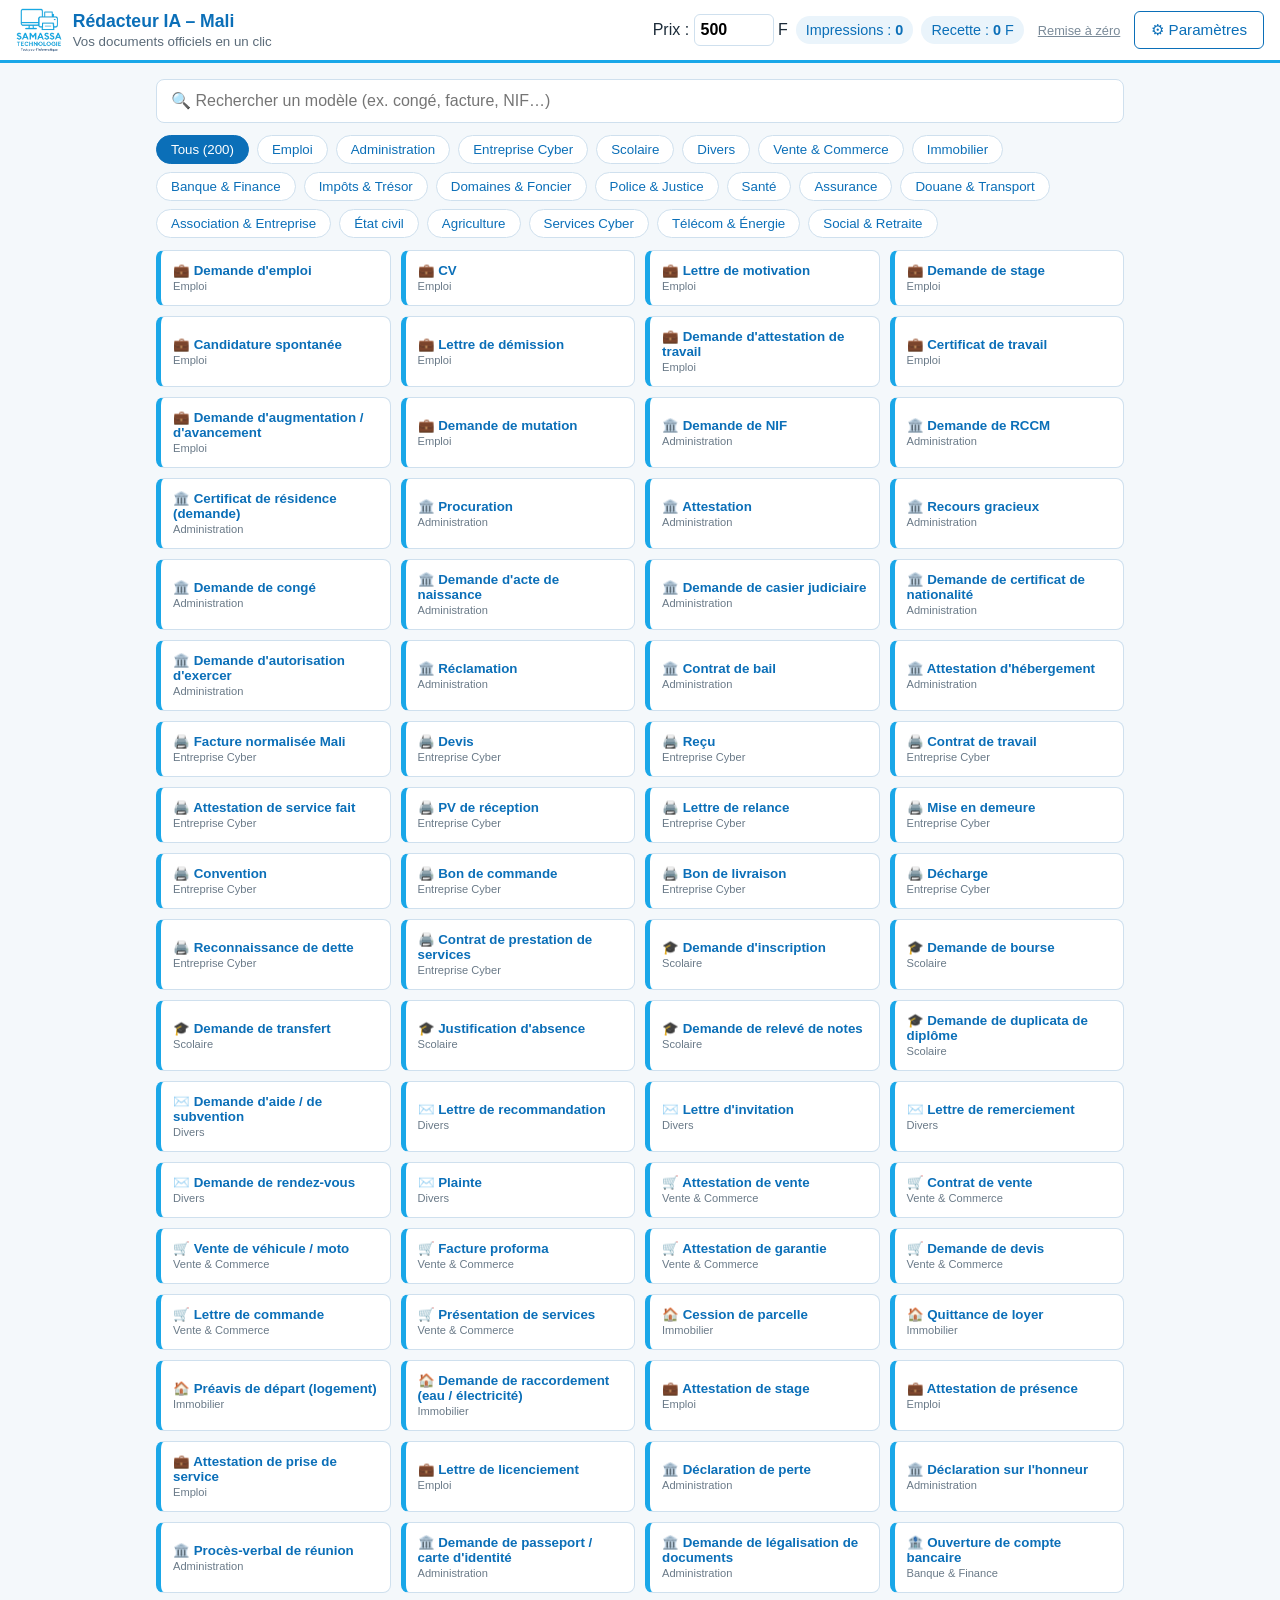
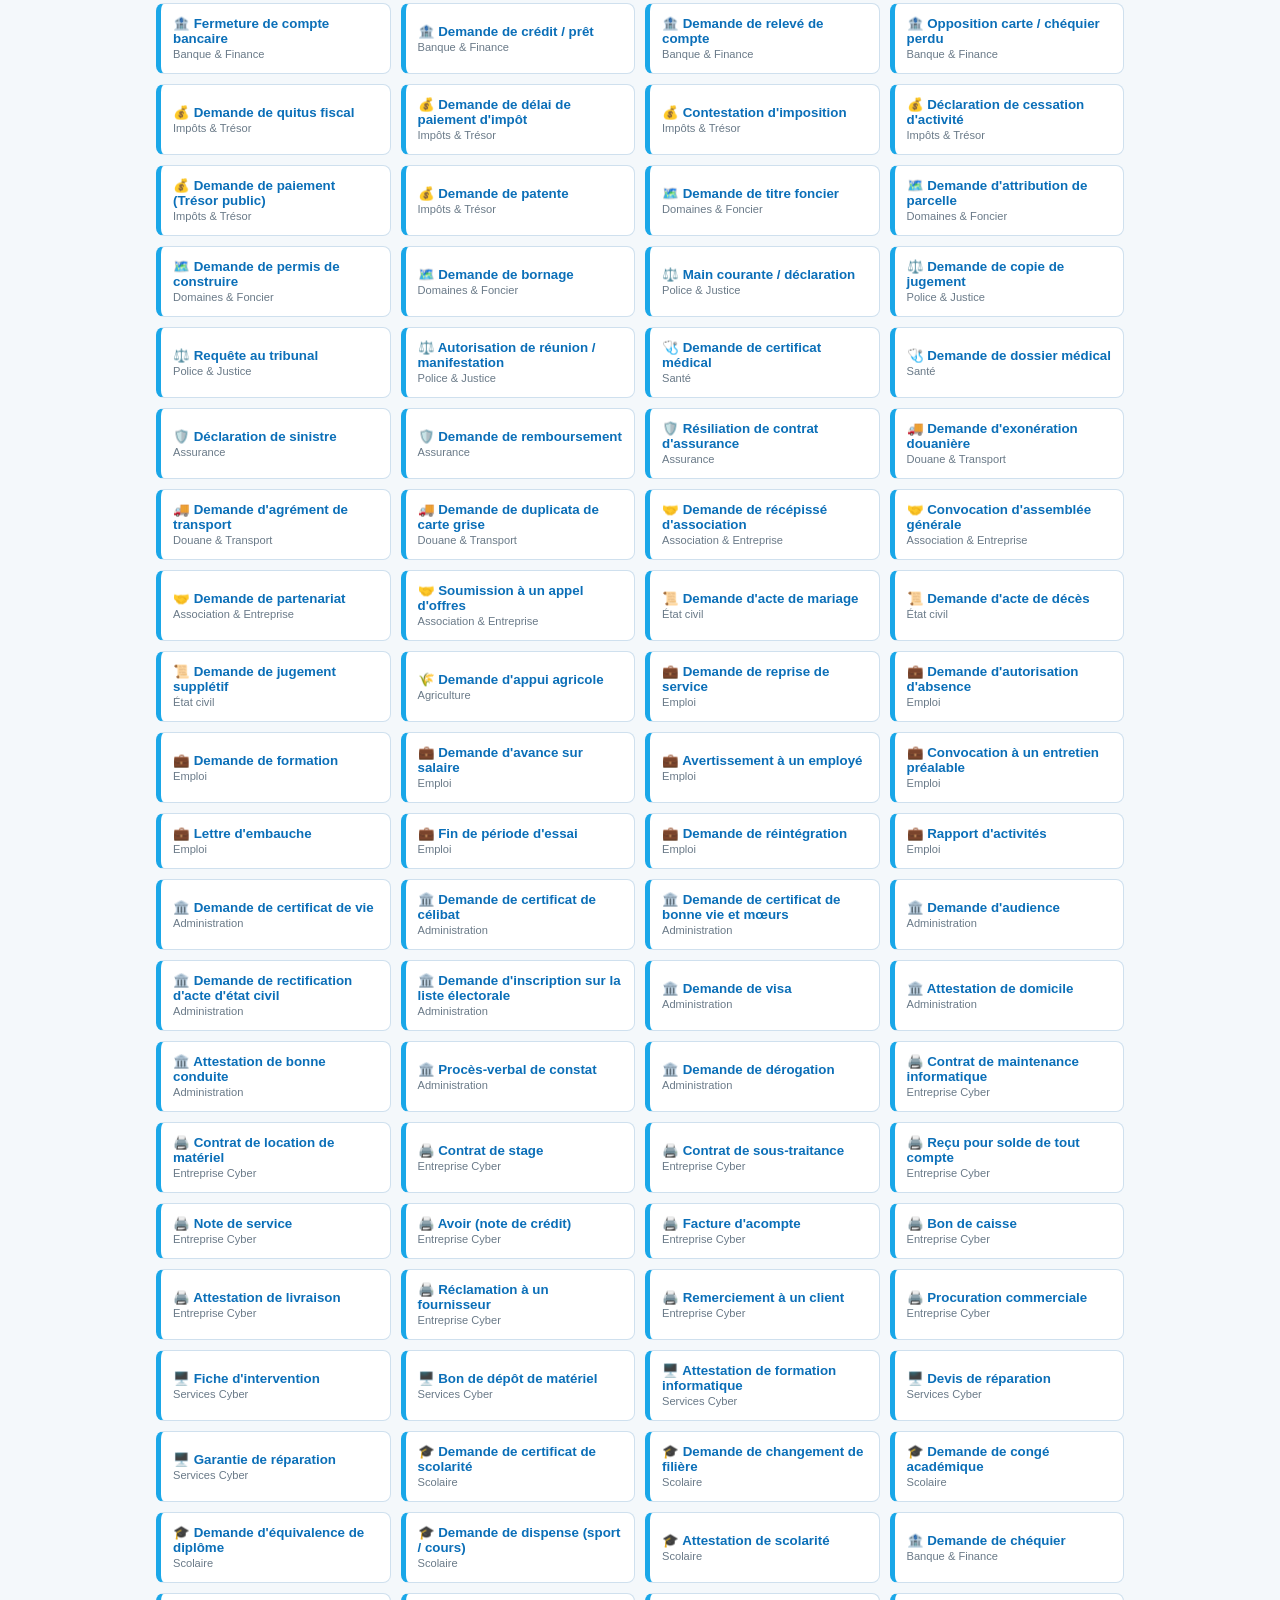
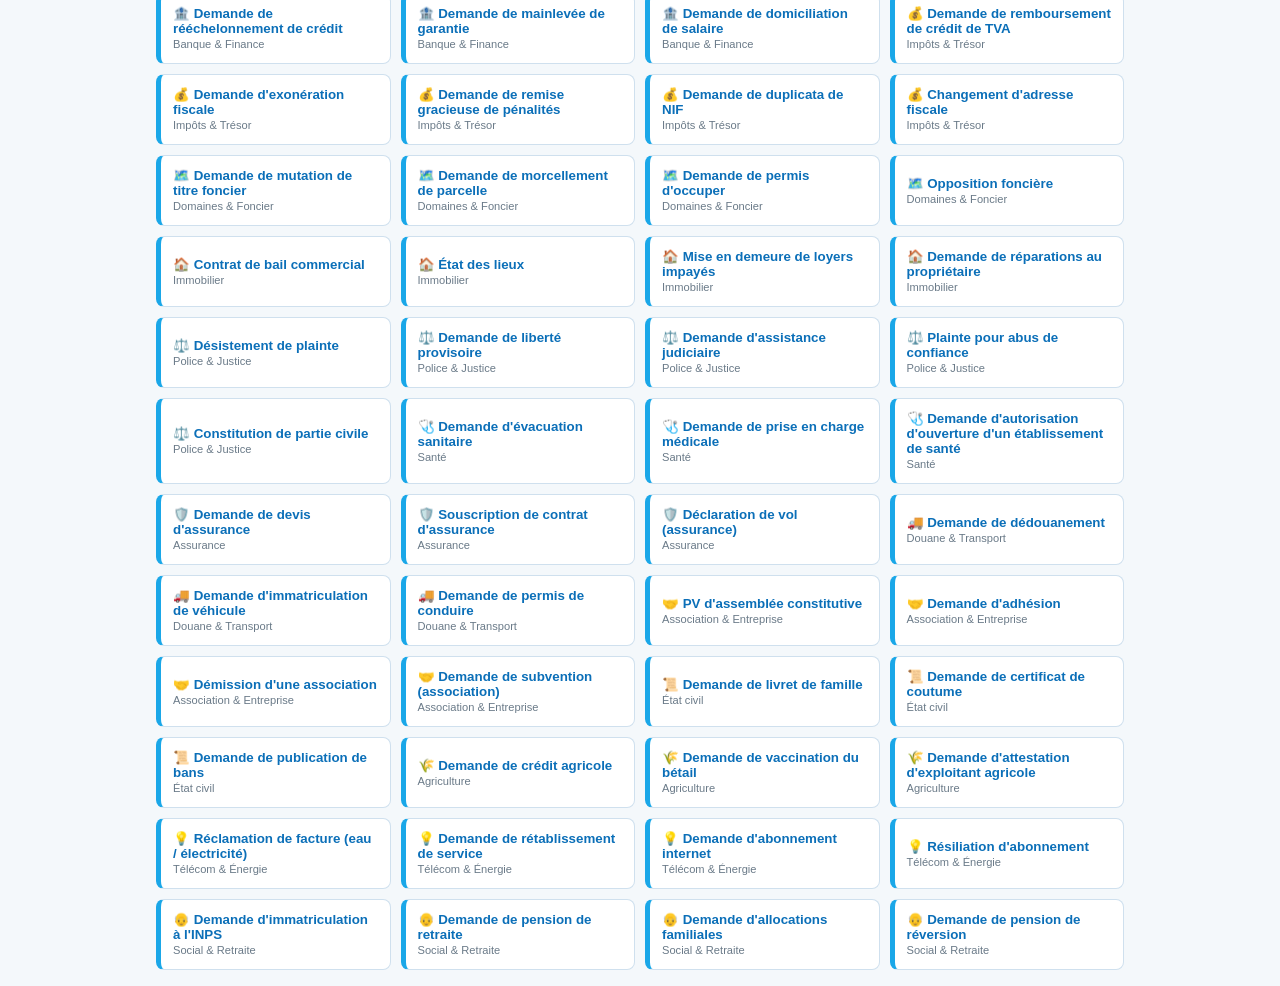
==== index.html @ 91abc5ac "Add files via upload" ====
<!DOCTYPE html>
<html lang="fr">
<head>
<meta charset="UTF-8">
<meta name="viewport" content="width=device-width, initial-scale=1">
<title>Rédacteur IA - Mali</title>
<link rel="manifest" href="manifest.json">
<meta name="theme-color" content="#0b6fb8">
<link rel="icon" href="icon-192.png">
<link rel="apple-touch-icon" href="icon-192.png">
<link rel="stylesheet" href="style.css">
</head>
<body>

<!-- ===== Barre du haut : MODE CYBER (prix + compteur) ===== -->
<header class="top">
  <div class="brand">
    <img src="logo.png" alt="">
    <div><b>Rédacteur IA – Mali</b><small>Vos documents officiels en un clic</small></div>
  </div>
  <div class="cyber">
    <label class="prix">Prix : <input id="prix" type="number" min="0" value="500"> F</label>
    <span class="badge">Impressions : <b id="cptImp">0</b></span>
    <span class="badge">Recette : <b id="recette">0</b> F</span>
    <button id="btnReset" class="lien" type="button">Remise à zéro</button>
    <button id="btnParam" class="btn sec" type="button">⚙ Paramètres</button>
    <button id="btnInstall" class="btn" type="button" hidden>⬇ Installer</button>
  </div>
</header>

<main>
  <!-- ===== Accueil : recherche + catégories + modèles ===== -->
  <section id="vueAccueil">
    <input id="recherche" type="search" placeholder="🔍 Rechercher un modèle (ex. congé, facture, NIF…)">
    <div id="cats" class="cats"></div>
    <div id="liste" class="grille"></div>
  </section>

  <!-- ===== Formulaire du modèle choisi ===== -->
  <section id="vueForm" hidden>
    <button id="btnRetour" class="btn sec" type="button">← Retour aux modèles</button>
    <h2 id="formTitre"></h2>
    <div id="champs" class="form"></div>
    <div class="options">
      <b>Sur le document :</b>
      <label><input type="checkbox" id="optEntete" checked> En-tête (infos du cyber)</label>
      <label><input type="checkbox" id="optLogo" checked> Logo</label>
      <label><input type="checkbox" id="optPied" checked> Pied de page (adresse)</label>
    </div>
    <div class="actions">
      <button id="btnGen" class="btn" type="button">Générer</button>
      <button id="btnWord" class="btn vert" type="button" hidden>⬇ Télécharger Word</button>
      <button id="btnPrint" class="btn sec" type="button" hidden>🖨 Imprimer</button>
    </div>
    <div id="apercu" class="apercu" hidden></div>
  </section>
</main>

<!-- ===== Paramètres du cyber ===== -->
<dialog id="dlgParam">
  <h3>Paramètres du cyber</h3>
  <p class="aide">Ces informations apparaissent dans l'en-tête et le pied de page de tous les documents.</p>
  <div class="form">
    <label class="champ"><span>Nom du cyber</span><input id="pNom"></label>
    <label class="champ"><span>Slogan</span><input id="pSlogan"></label>
    <label class="champ"><span>Téléphone</span><input id="pTel"></label>
    <label class="champ"><span>Email</span><input id="pEmail"></label>
    <label class="champ large"><span>Adresse</span><input id="pAdresse"></label>
    <label class="champ"><span>Ville (lieu par défaut)</span><input id="pVille"></label>
    <label class="champ"><span>NIF (facultatif)</span><input id="pNif"></label>
    <label class="champ"><span>RCCM (facultatif)</span><input id="pRccm"></label>
    <label class="champ large"><span>Logo (image PNG/JPG)</span><input id="pLogo" type="file" accept="image/*"></label>
  </div>
  <div class="actions">
    <button id="pOk" class="btn" type="button">Enregistrer</button>
    <button id="pLogoReset" class="btn sec" type="button">Logo d'origine</button>
    <button id="pFermer" class="btn sec" type="button">Fermer</button>
  </div>
</dialog>

<!-- Suggestions de désignations pour factures / devis -->
<datalist id="services">
  <option value="Photocopie"><option value="Impression noir et blanc"><option value="Impression couleur">
  <option value="Saisie de document"><option value="Scan de document"><option value="Connexion internet (1 heure)">
  <option value="Plastification"><option value="Reliure"><option value="Installation de logiciel">
  <option value="Maintenance informatique"><option value="Création de CV">
</datalist>

<!-- Aucune bibliothèque externe : tout fonctionne en local, même sans Internet -->
<script src="app.js"></script>
</body>
</html>
---- style.css ----
/* ===== Rédacteur IA – Mali : style bureautique bleu / blanc ===== */
:root{--b:#0b6fb8;--b2:#1aa7e8;--clair:#eaf4fb;--bord:#cfe0ee;--txt:#1b2a38;--vert:#1a8f4c}
*{box-sizing:border-box}
body{margin:0;font-family:"Segoe UI",Arial,sans-serif;background:#f4f8fb;color:var(--txt)}
[hidden]{display:none!important}

/* --- Barre du haut --- */
.top{background:#fff;border-bottom:3px solid var(--b2);padding:8px 16px;display:flex;flex-wrap:wrap;gap:10px;align-items:center;justify-content:space-between;position:sticky;top:0;z-index:5}
.brand{display:flex;align-items:center;gap:10px}
.brand img{height:44px}
.brand b{display:block;color:var(--b);font-size:1.1rem}
.brand small{color:#5b6b79}
.cyber{display:flex;flex-wrap:wrap;gap:8px;align-items:center}
.prix input{width:80px;padding:6px;border:1px solid var(--bord);border-radius:6px;font-weight:700}
.badge{background:var(--clair);color:var(--b);padding:6px 10px;border-radius:20px;font-size:.9rem}

/* --- Boutons --- */
.btn{background:var(--b);color:#fff;border:0;border-radius:6px;padding:9px 16px;font-size:.95rem;cursor:pointer}
.btn:hover{background:#095a97}
.btn.sec{background:#fff;color:var(--b);border:1px solid var(--b)}
.btn.vert{background:var(--vert)}
.lien{background:none;border:0;color:#7a8a98;text-decoration:underline;cursor:pointer;font-size:.8rem}

main{max-width:1000px;margin:0 auto;padding:16px}
#recherche{width:100%;padding:12px 14px;border:1px solid var(--bord);border-radius:8px;font-size:1rem}
.cats{display:flex;flex-wrap:wrap;gap:8px;margin:12px 0}
.cats button{border:1px solid var(--bord);background:#fff;color:var(--b);padding:6px 14px;border-radius:20px;cursor:pointer}
.cats button.on{background:var(--b);color:#fff;border-color:var(--b)}
.grille{display:grid;grid-template-columns:repeat(auto-fill,minmax(230px,1fr));gap:10px}
.carte{background:#fff;border:1px solid var(--bord);border-left:5px solid var(--b2);border-radius:8px;padding:12px;cursor:pointer;text-align:left}
.carte:hover{box-shadow:0 2px 8px rgba(11,111,184,.2)}
.carte b{display:block;color:var(--b)}
.carte small{color:#6a7a88}

/* --- Formulaire --- */
h2{color:var(--b)}
.form{display:grid;grid-template-columns:repeat(auto-fit,minmax(260px,1fr));gap:12px;background:#fff;border:1px solid var(--bord);border-radius:8px;padding:14px;margin:12px 0}
.champ{display:flex;flex-direction:column;gap:4px;font-size:.9rem}
.champ.large{grid-column:1/-1}
.champ em{color:#9aa8b4;font-style:normal;font-size:.75rem}
input,textarea,select{padding:8px;border:1px solid var(--bord);border-radius:6px;font:inherit;width:100%}
input:focus,textarea:focus,select:focus{outline:2px solid var(--b2)}
.lignes{grid-column:1/-1}
.ligne{display:grid;grid-template-columns:3fr 1fr 1.4fr auto;gap:6px;margin-bottom:6px}
.ligne.np{grid-template-columns:3fr 1fr auto}
.ligne .x{background:#fff;border:1px solid #e0b4b4;color:#b33;border-radius:6px;cursor:pointer}
.actions{display:flex;flex-wrap:wrap;gap:10px;margin:12px 0}

.options{display:flex;flex-wrap:wrap;gap:6px 18px;align-items:center;background:var(--clair);border:1px solid var(--bord);border-radius:8px;padding:10px 14px;margin:12px 0}
.options label{display:flex;align-items:center;gap:6px;cursor:pointer}
.options input{width:auto}

/* --- Aperçu du document (page A4 simulée) --- */
.apercu{background:#fff;max-width:21cm;margin:16px auto;padding:1.6cm;box-shadow:0 2px 12px rgba(0,0,0,.18);font-family:"Times New Roman",serif;font-size:12pt;line-height:1.15}
.apercu p{margin:0}
.apercu table{width:100%;border-collapse:collapse}
.apercu td{vertical-align:top;padding:3pt 4pt}
.ent{display:flex;gap:12px;align-items:center;border-bottom:2px solid var(--b2);padding-bottom:6px;margin-bottom:14pt}
.ent img{height:55px}
.ent b{display:block;color:var(--b);font-size:15pt}
.ent i{display:block;font-size:10pt}
.ent small{font-size:9pt}
.pied{border-top:1px solid var(--b2);margin-top:30pt;padding-top:4pt;text-align:center;font-size:9pt}

dialog{border:0;border-radius:10px;max-width:640px;width:94%;box-shadow:0 8px 30px rgba(0,0,0,.35)}
dialog::backdrop{background:rgba(0,0,0,.4)}
.aide{color:#6a7a88;font-size:.85rem}

@media(max-width:560px){.apercu{padding:.8cm;font-size:11pt}.ligne{grid-template-columns:1fr 1fr}}

/* --- Impression : seul le document est imprimé --- */
@media print{
  body *{visibility:hidden}
  #apercu,#apercu *{visibility:visible}
  #apercu{position:absolute;left:0;top:0;width:100%;max-width:none;margin:0;padding:0;box-shadow:none}
  @page{size:A4;margin:2.5cm}
}
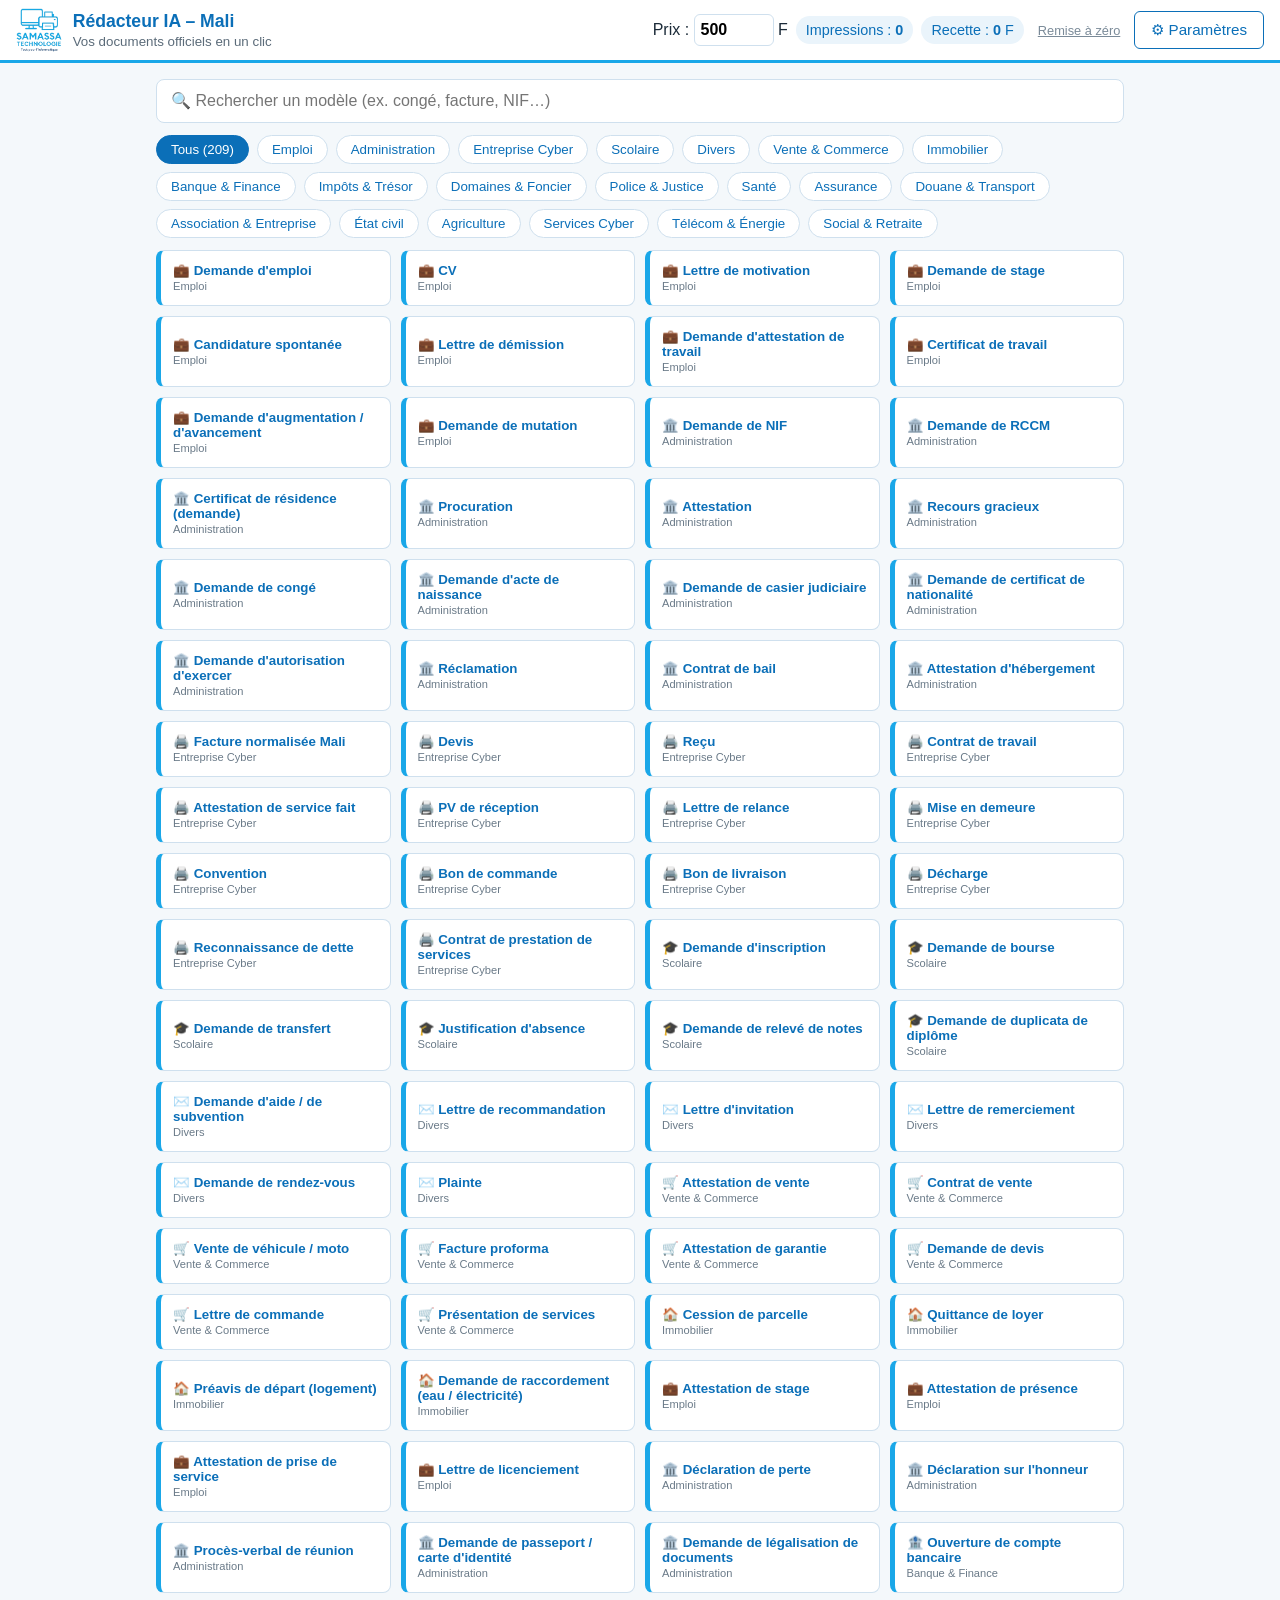
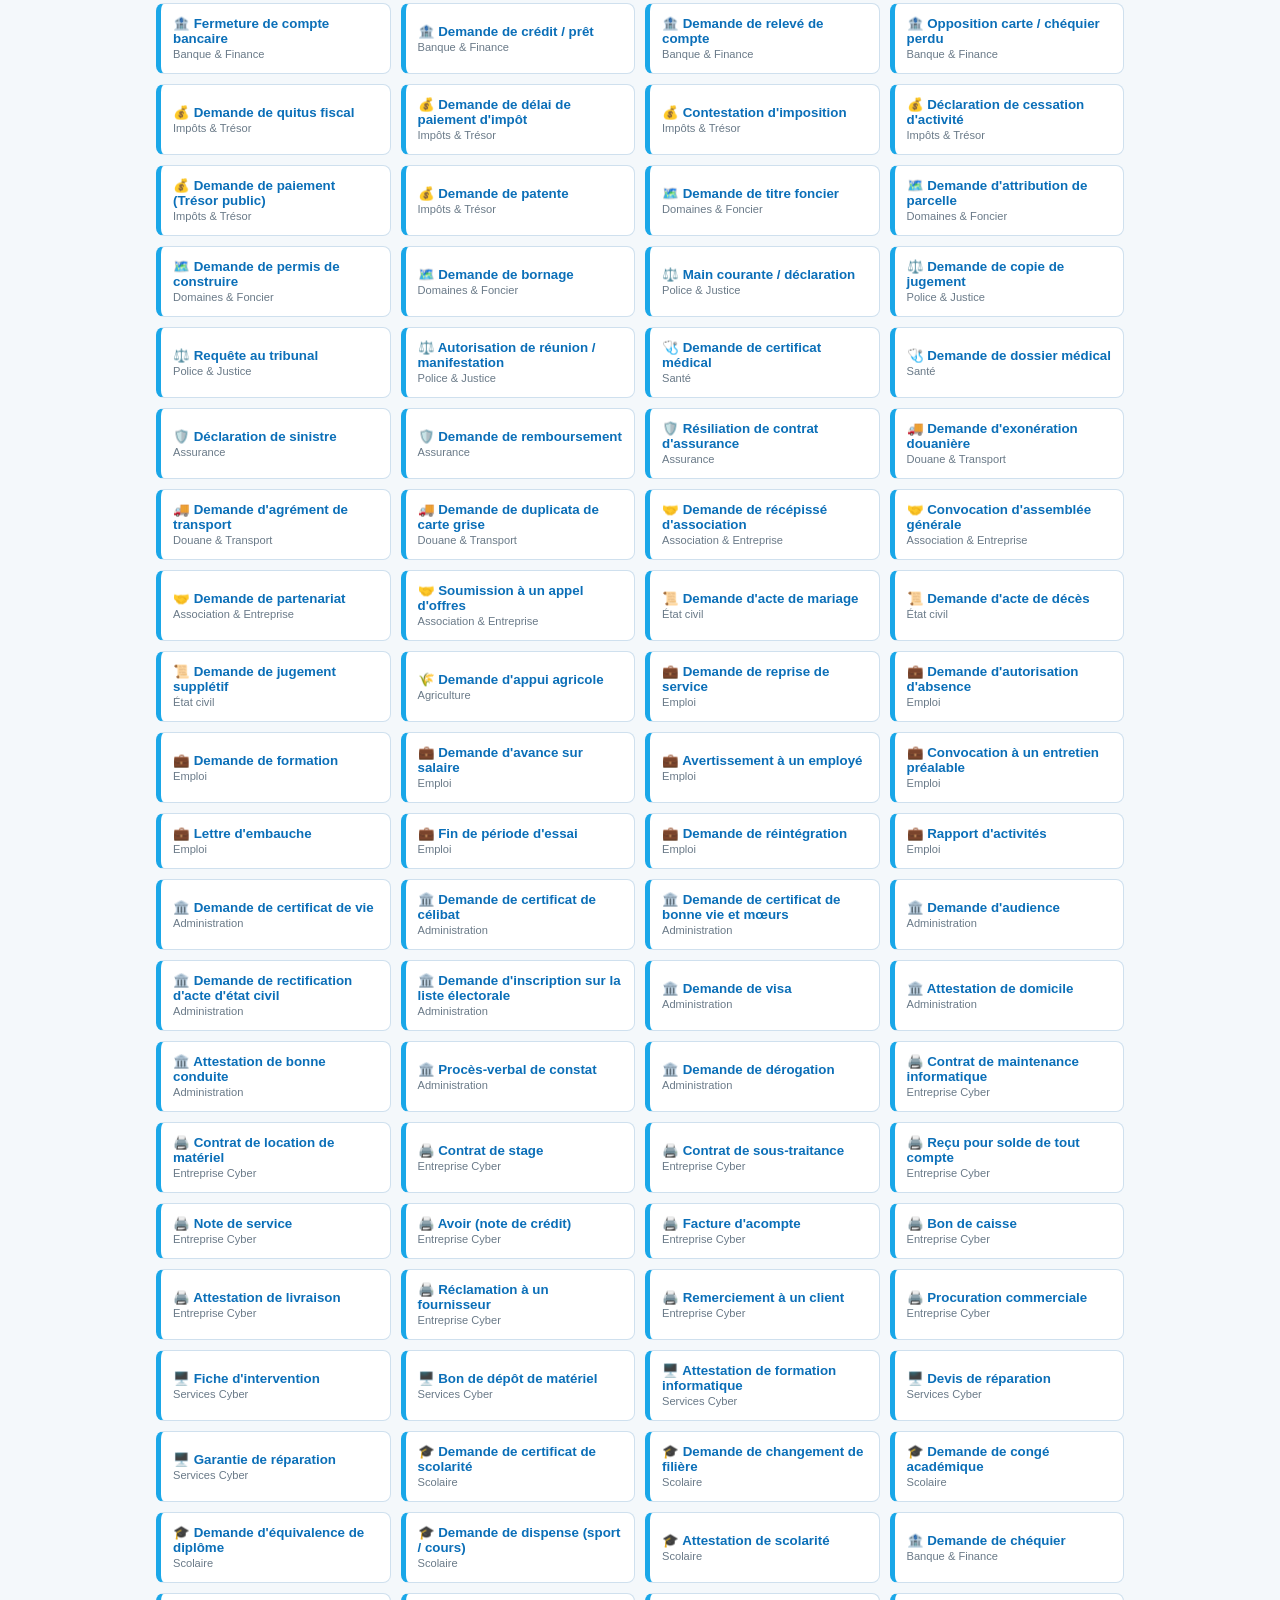
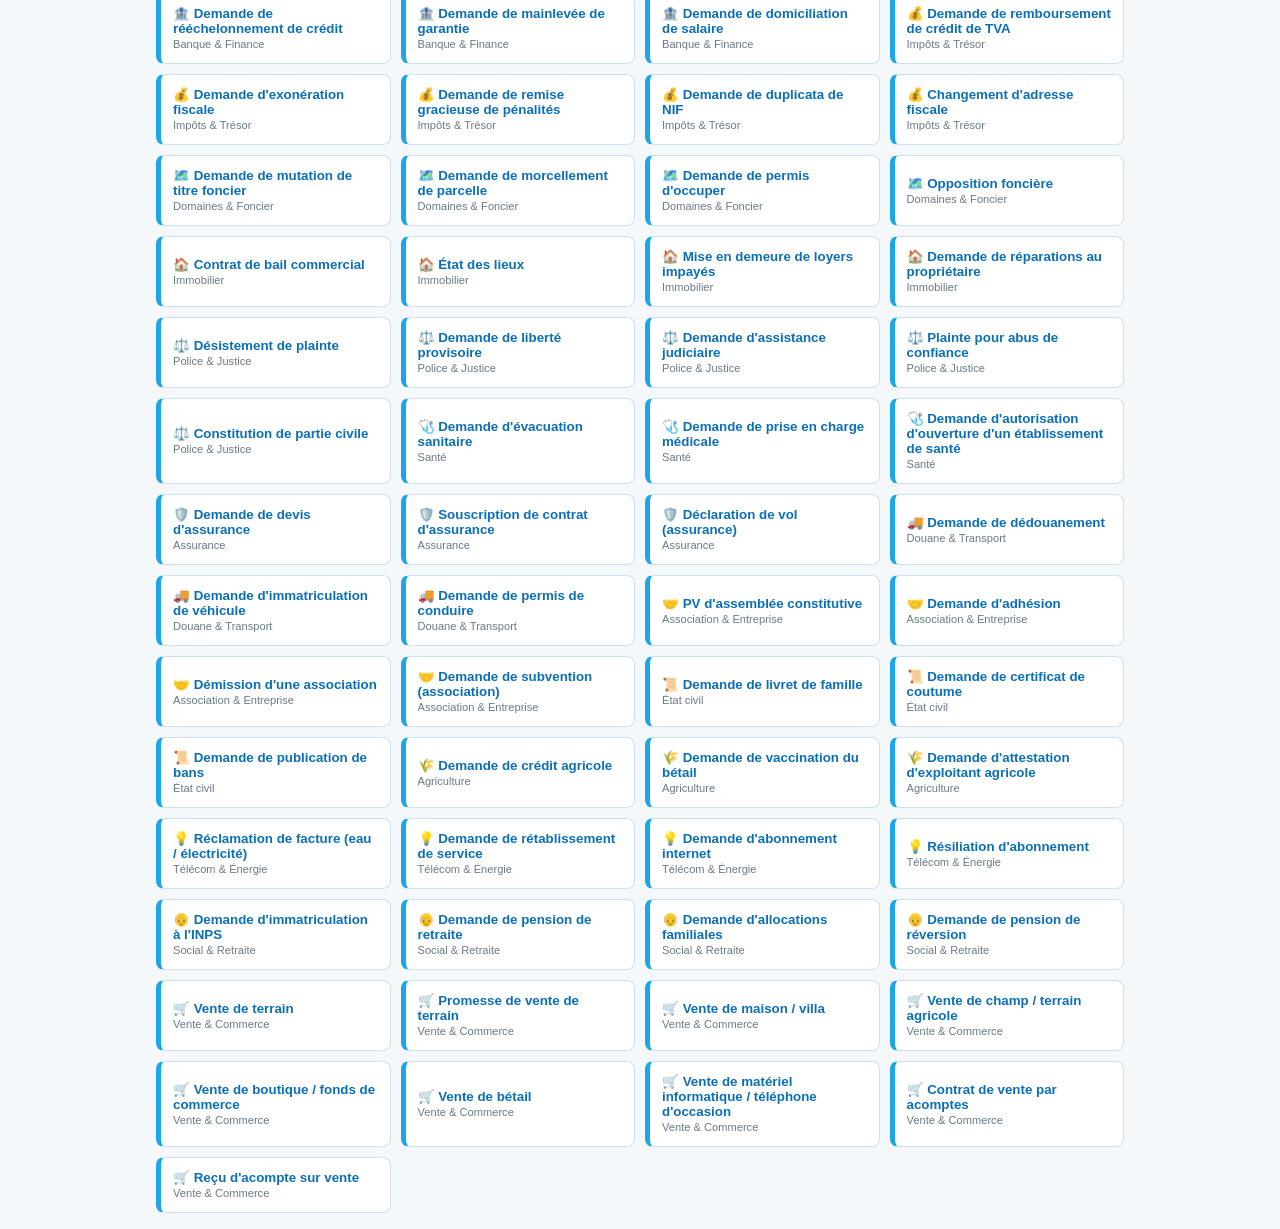
==== commit 3b6b0fa5: "Add files via upload" ====
--- a/index.html
+++ b/index.html
@@ -88,5 +88,6 @@
 
 <!-- Aucune bibliothèque externe : tout fonctionne en local, même sans Internet -->
 <script src="app.js"></script>
+<script src="modeles-ventes.js"></script>
 </body>
 </html>
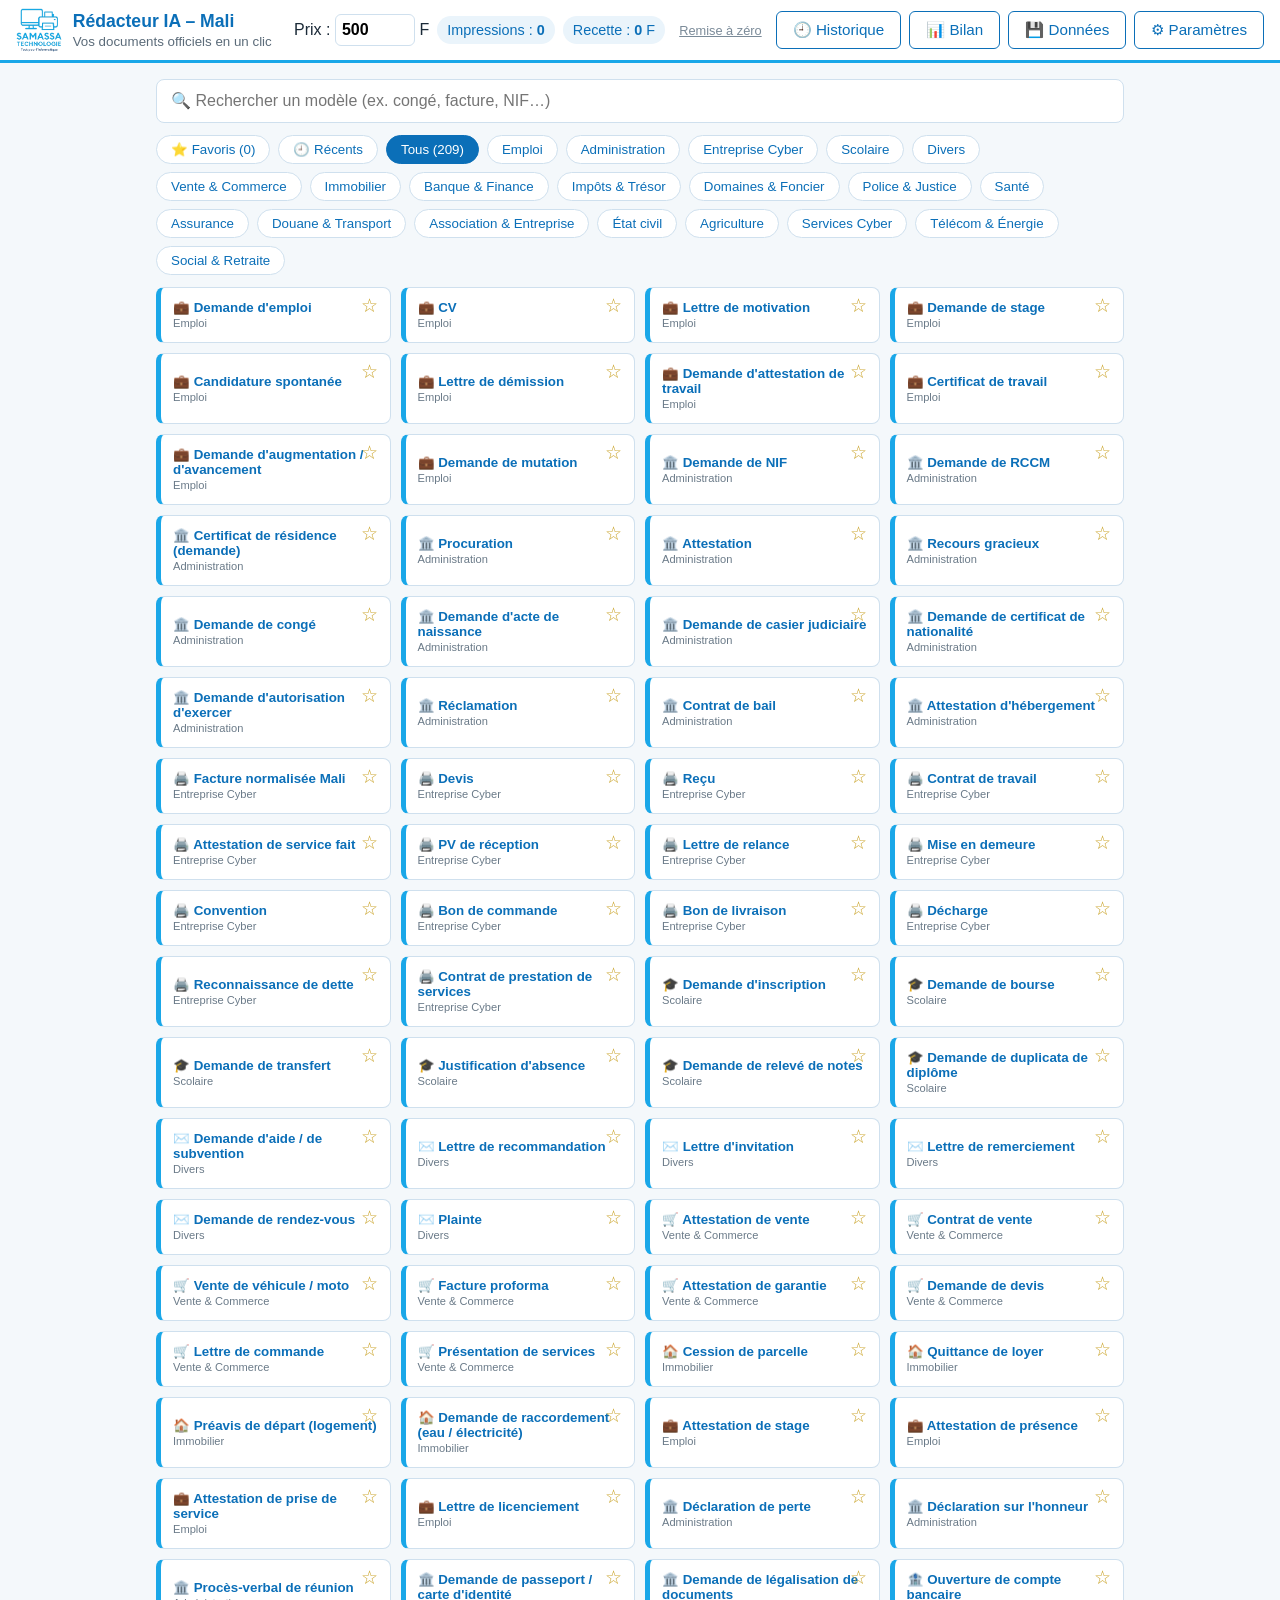
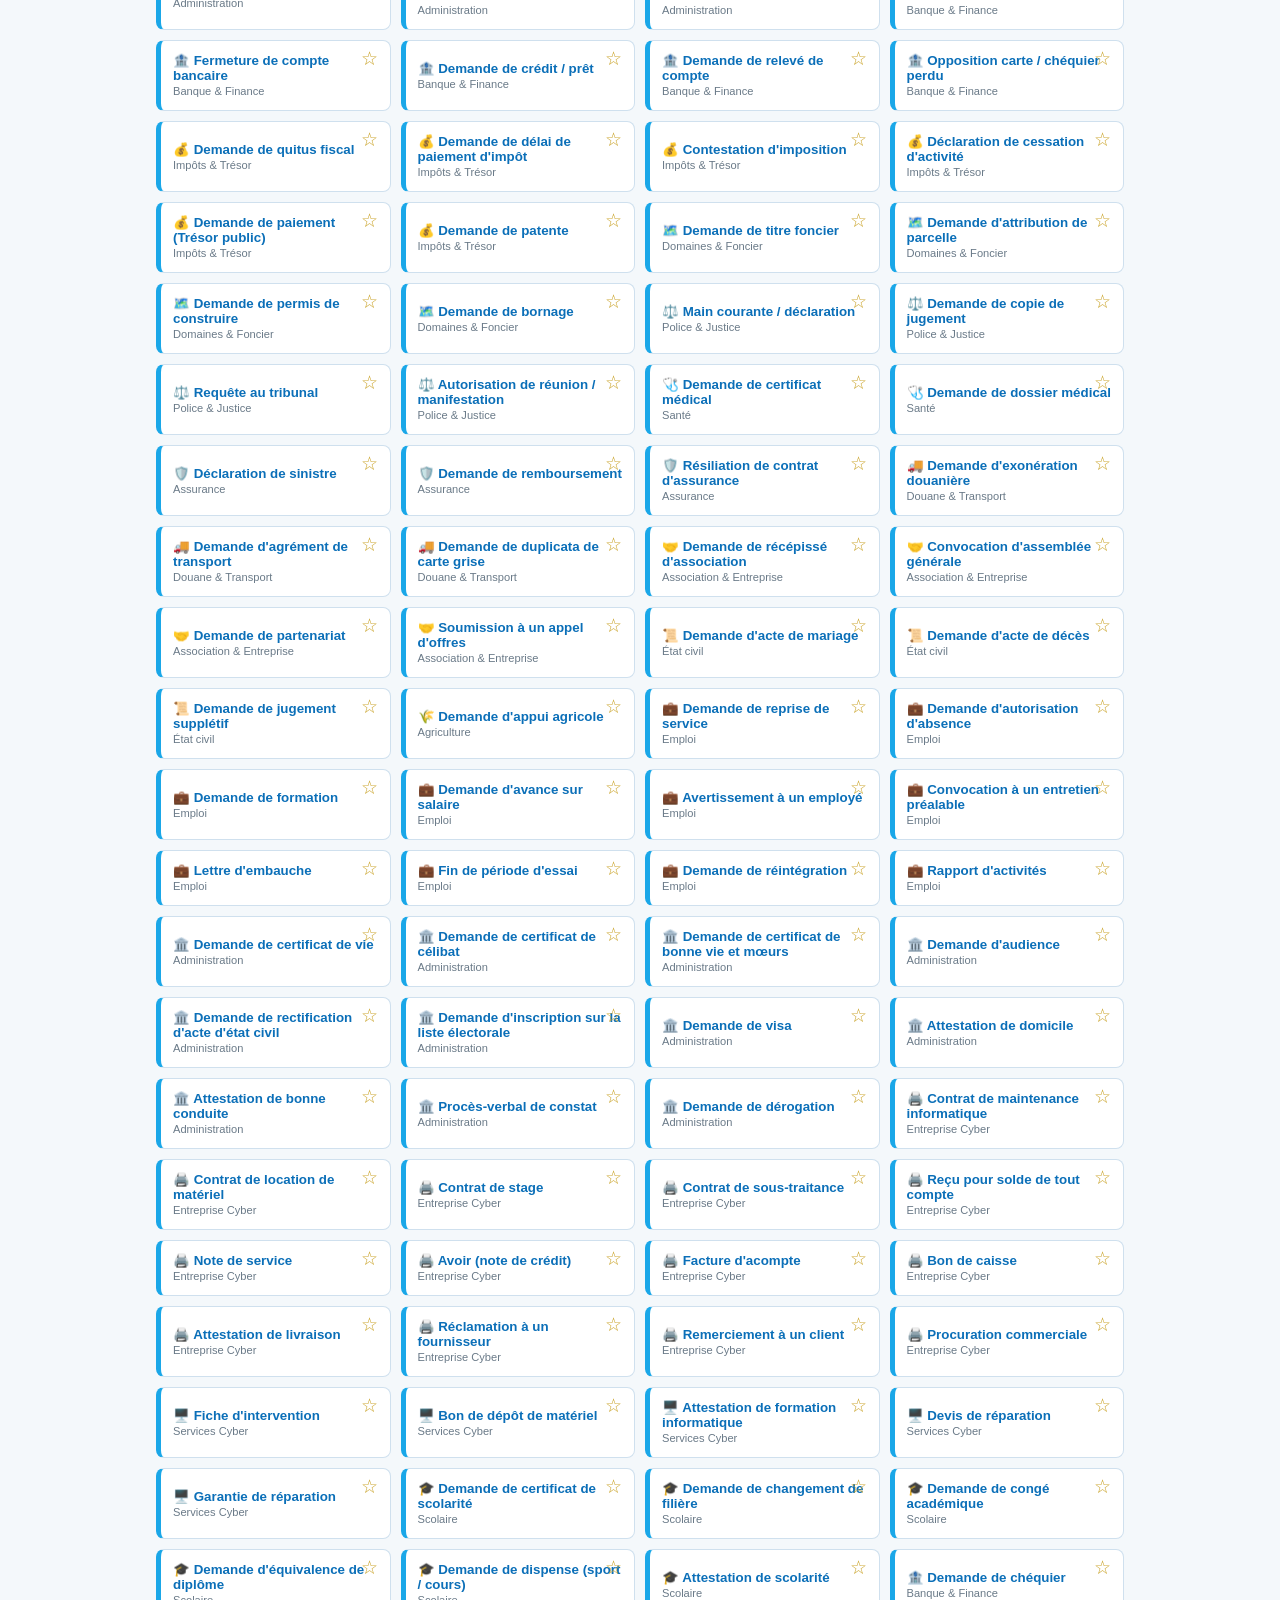
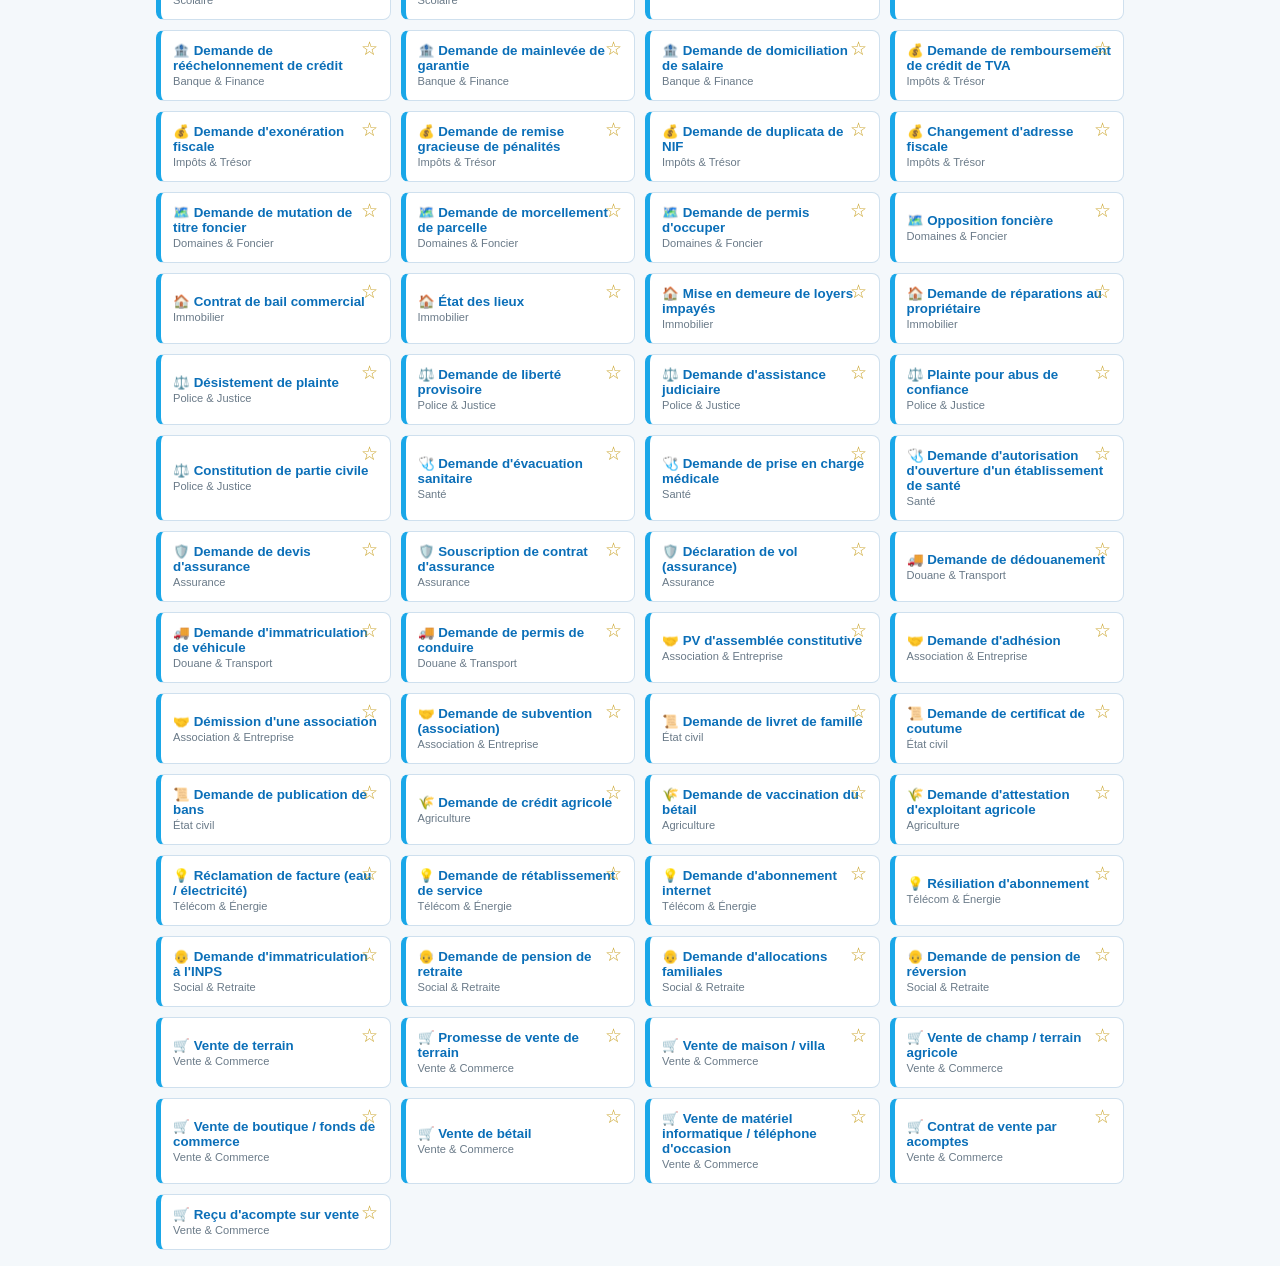
==== commit 15b50535: "Add files via upload" ====
--- a/index.html
+++ b/index.html
@@ -89,5 +89,6 @@
 <!-- Aucune bibliothèque externe : tout fonctionne en local, même sans Internet -->
 <script src="app.js"></script>
 <script src="modeles-ventes.js"></script>
+<script src="fonctions-plus.js"></script>
 </body>
 </html>
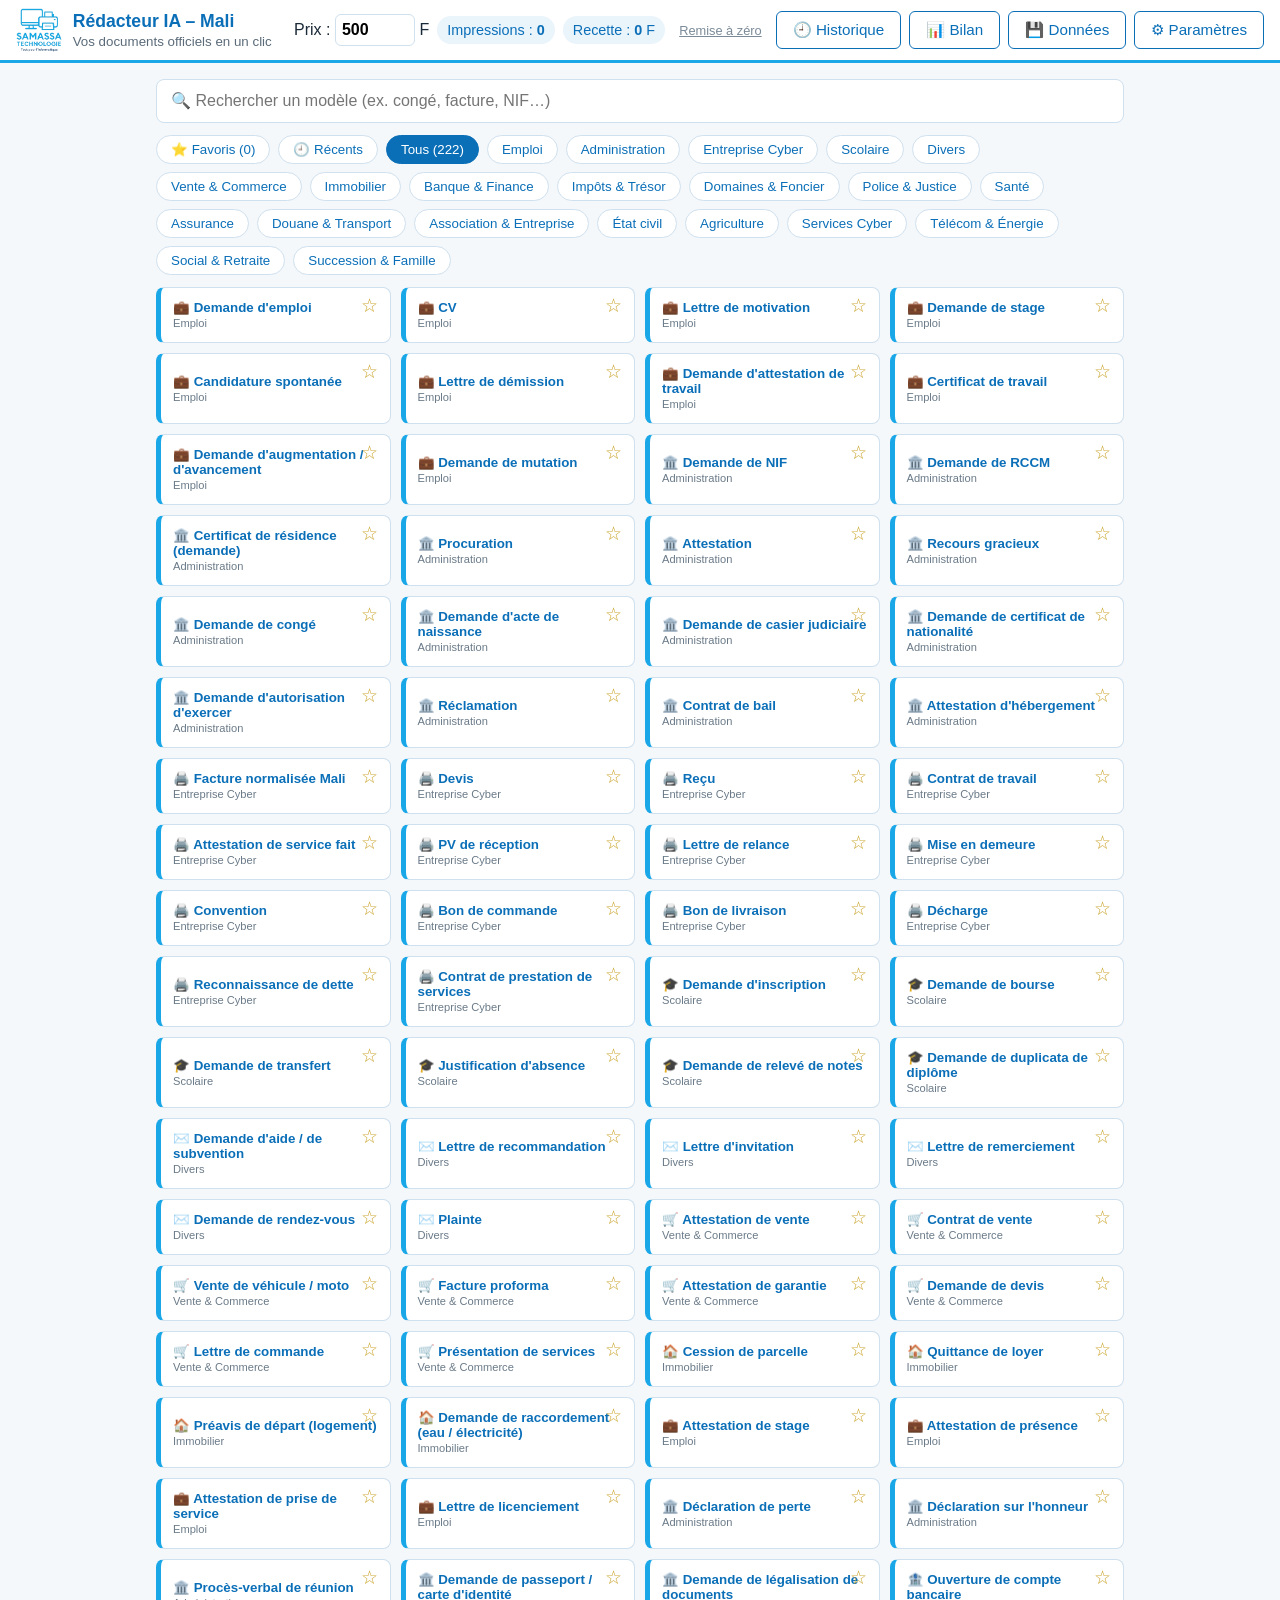
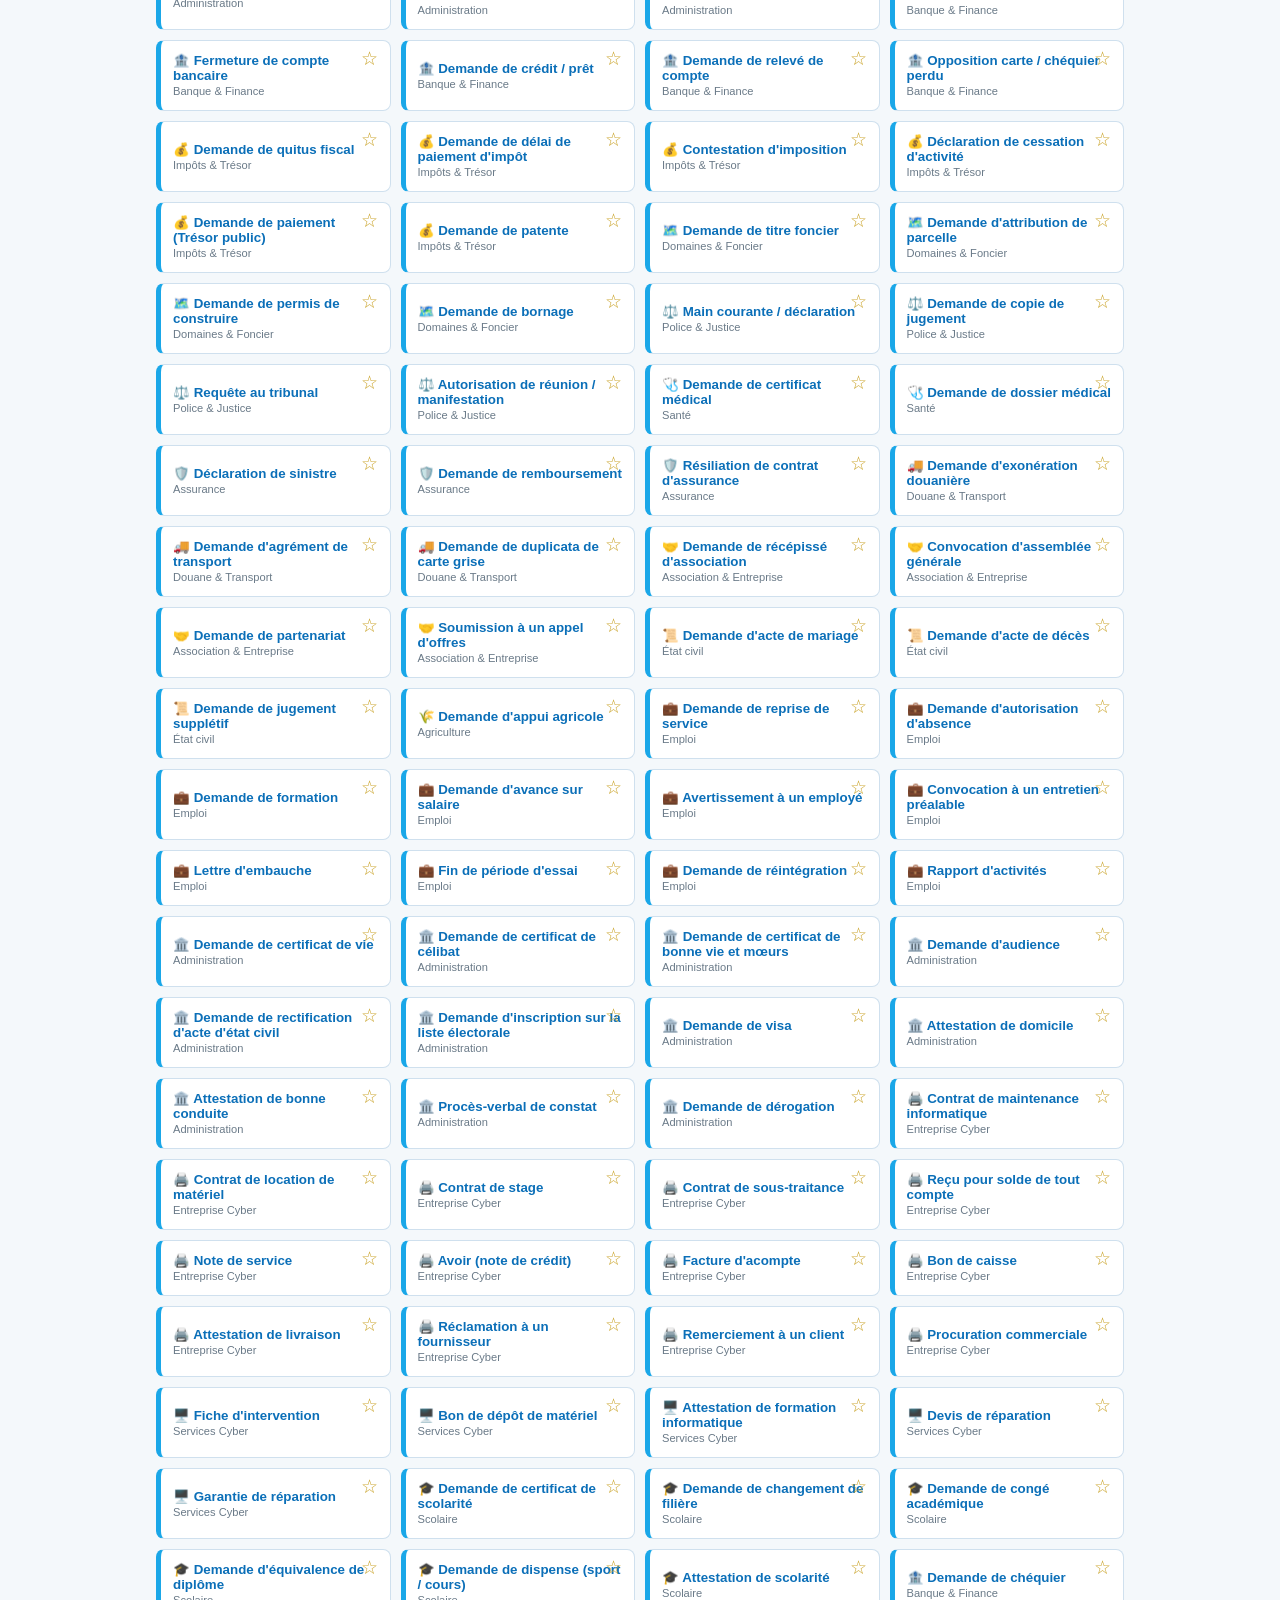
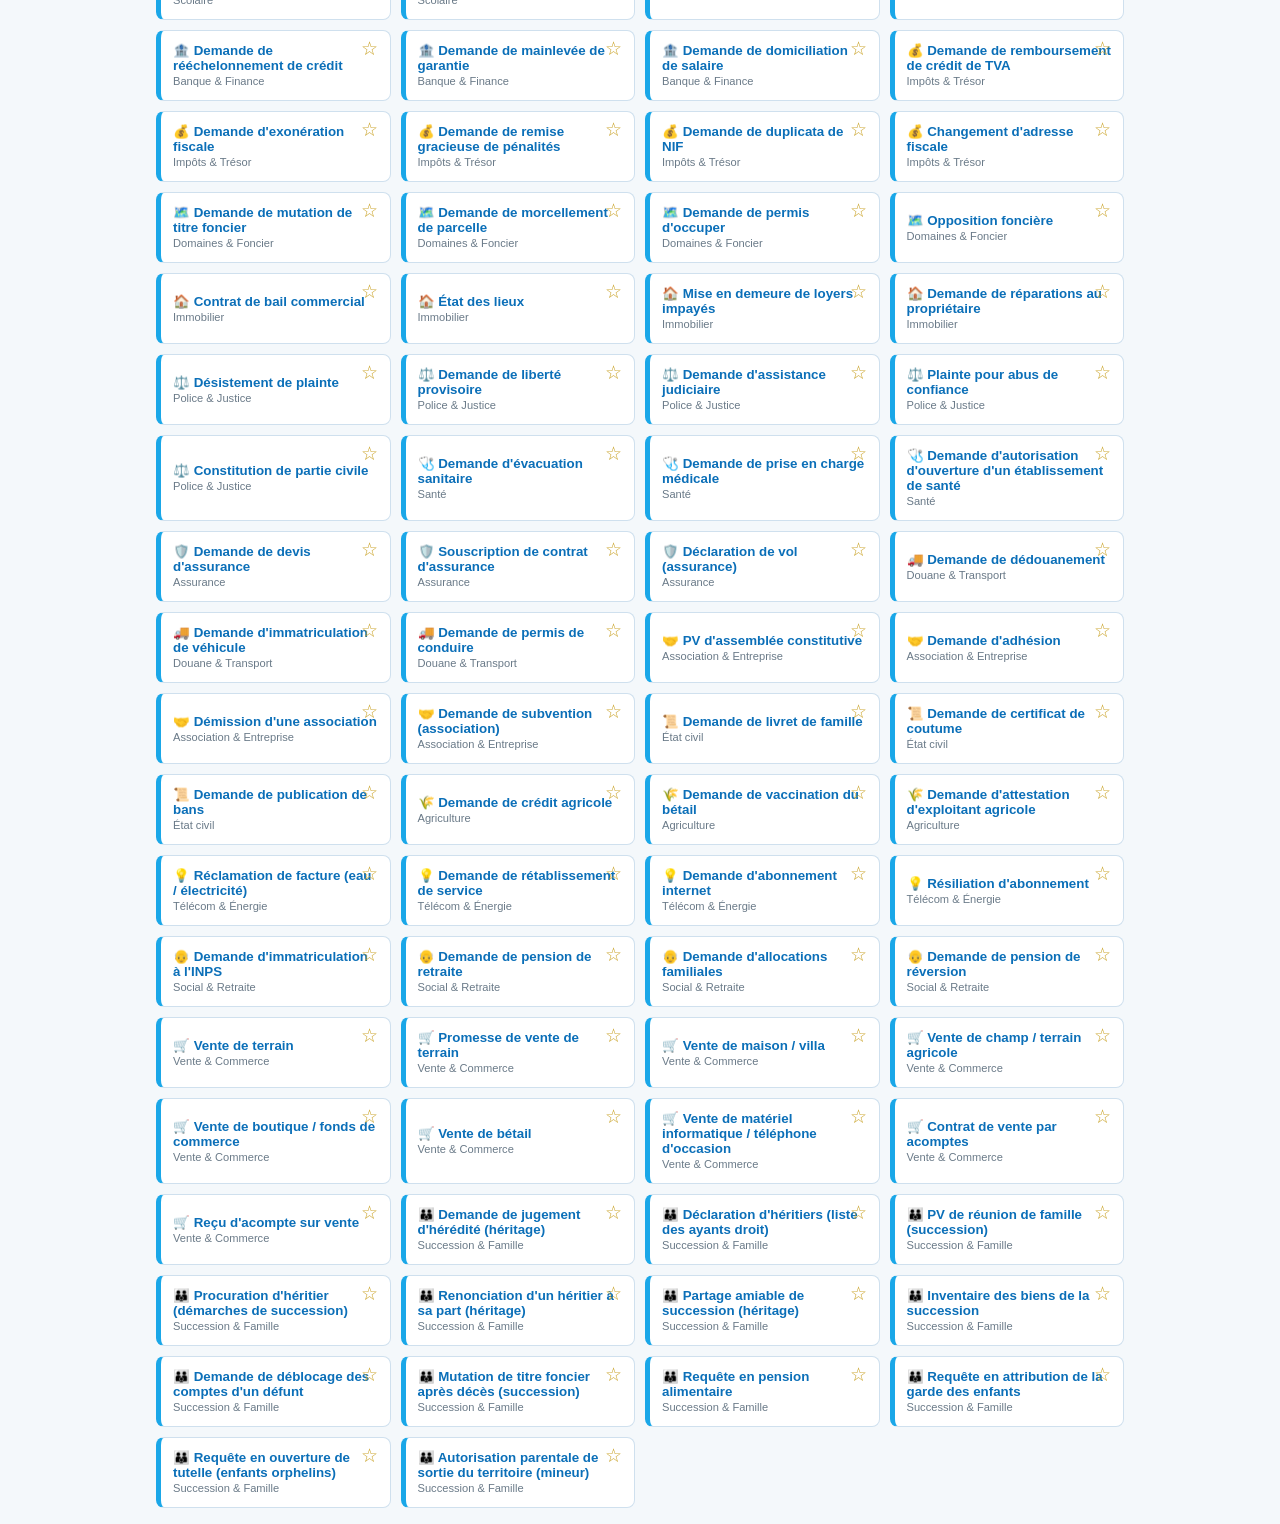
==== commit 0df615b4: "🔗 Charger modeles-succession.js" ====
--- a/index.html
+++ b/index.html
@@ -89,6 +89,7 @@
 <!-- Aucune bibliothèque externe : tout fonctionne en local, même sans Internet -->
 <script src="app.js"></script>
 <script src="modeles-ventes.js"></script>
+<script src="modeles-succession.js"></script>
 <script src="fonctions-plus.js"></script>
 </body>
 </html>
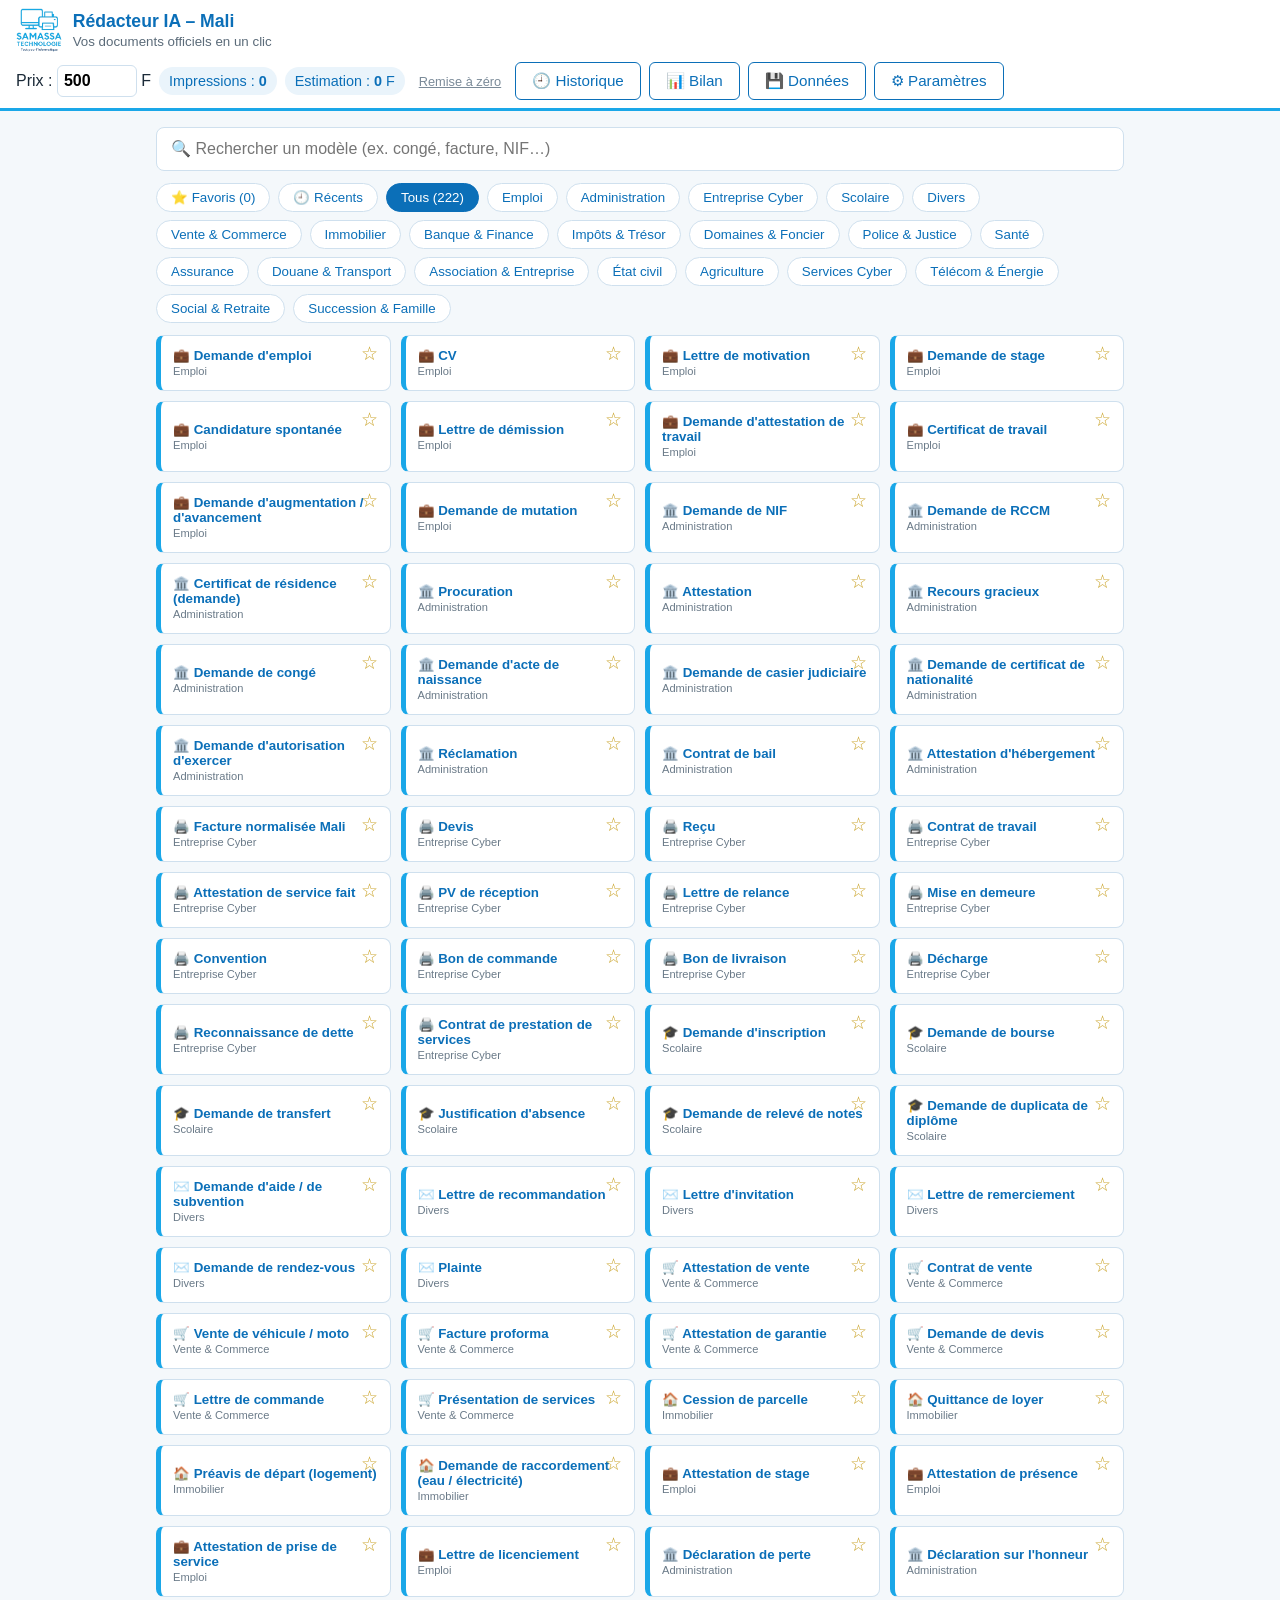
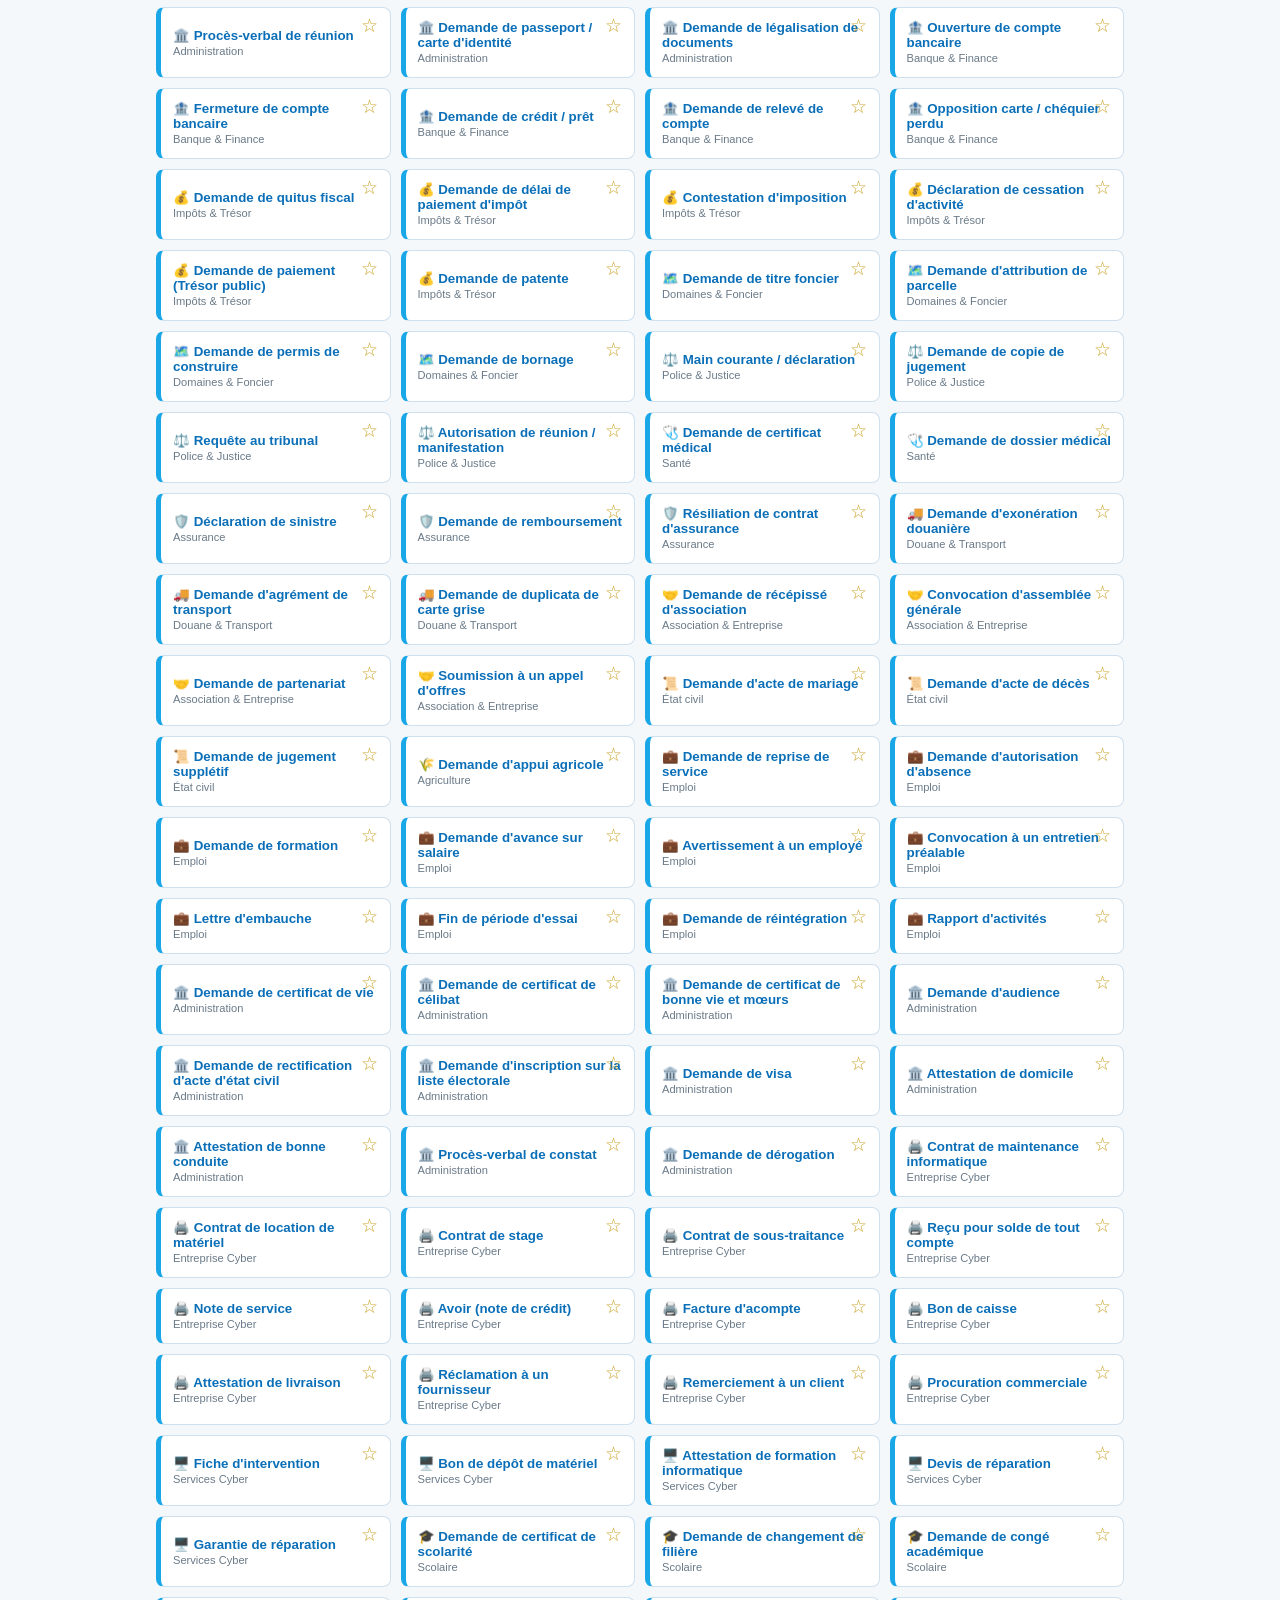
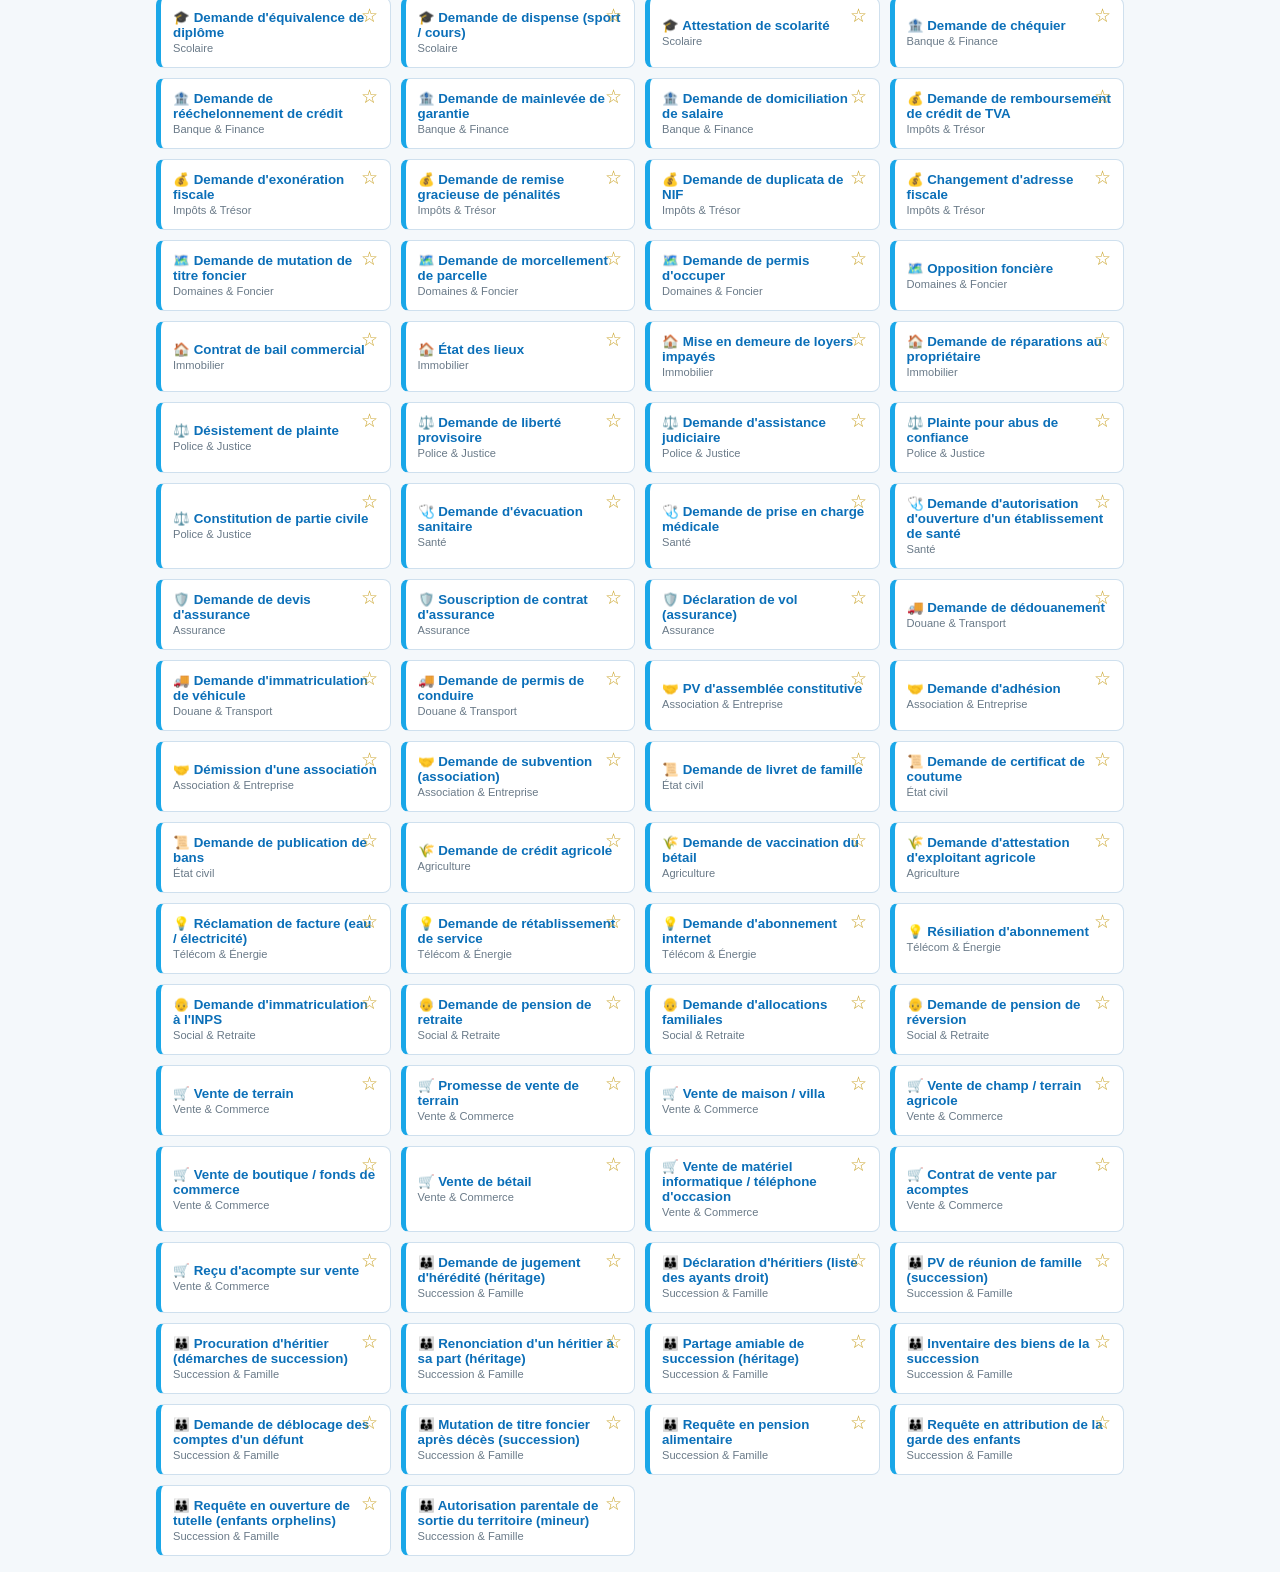
==== commit 56a32d1f: "Add files via upload" ====
--- a/index.html
+++ b/index.html
@@ -21,7 +21,7 @@
   <div class="cyber">
     <label class="prix">Prix : <input id="prix" type="number" min="0" value="500"> F</label>
     <span class="badge">Impressions : <b id="cptImp">0</b></span>
-    <span class="badge">Recette : <b id="recette">0</b> F</span>
+    <span class="badge">Estimation : <b id="recette">0</b> F</span>
     <button id="btnReset" class="lien" type="button">Remise à zéro</button>
     <button id="btnParam" class="btn sec" type="button">⚙ Paramètres</button>
     <button id="btnInstall" class="btn" type="button" hidden>⬇ Installer</button>
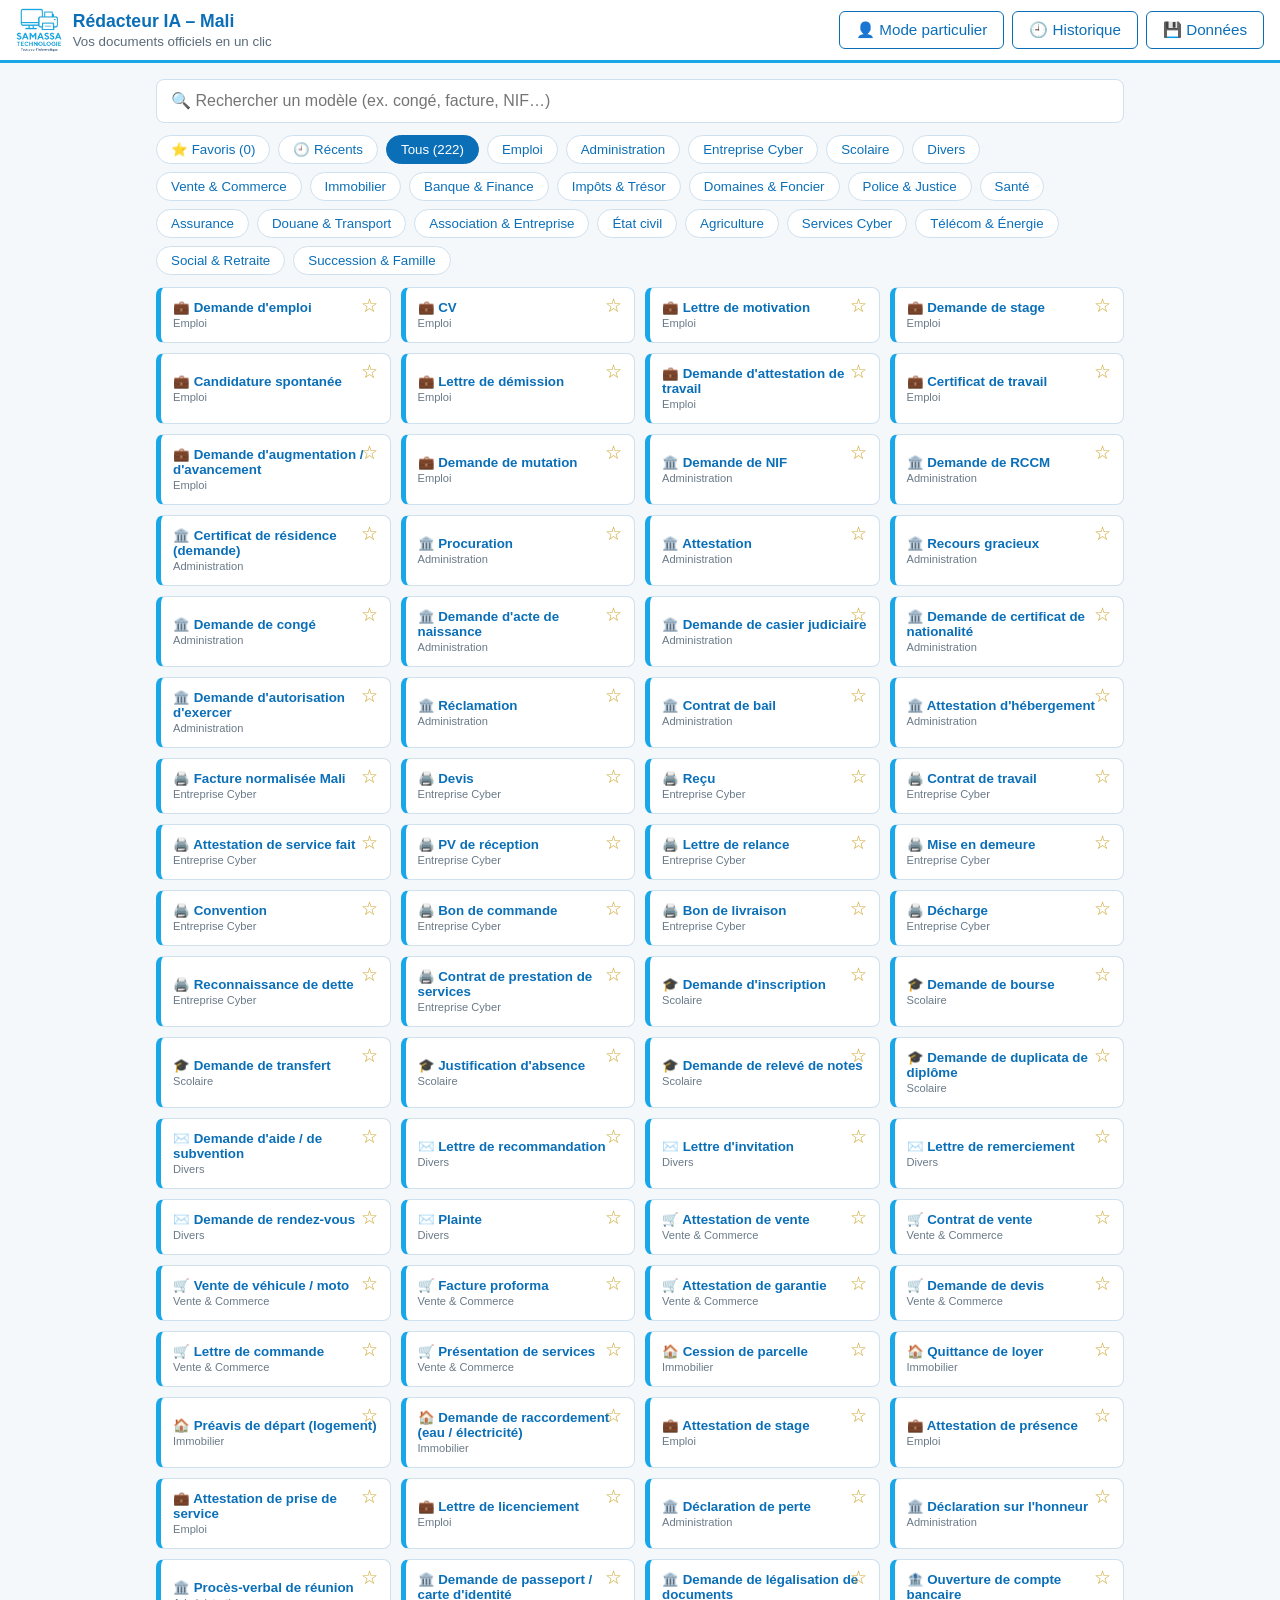
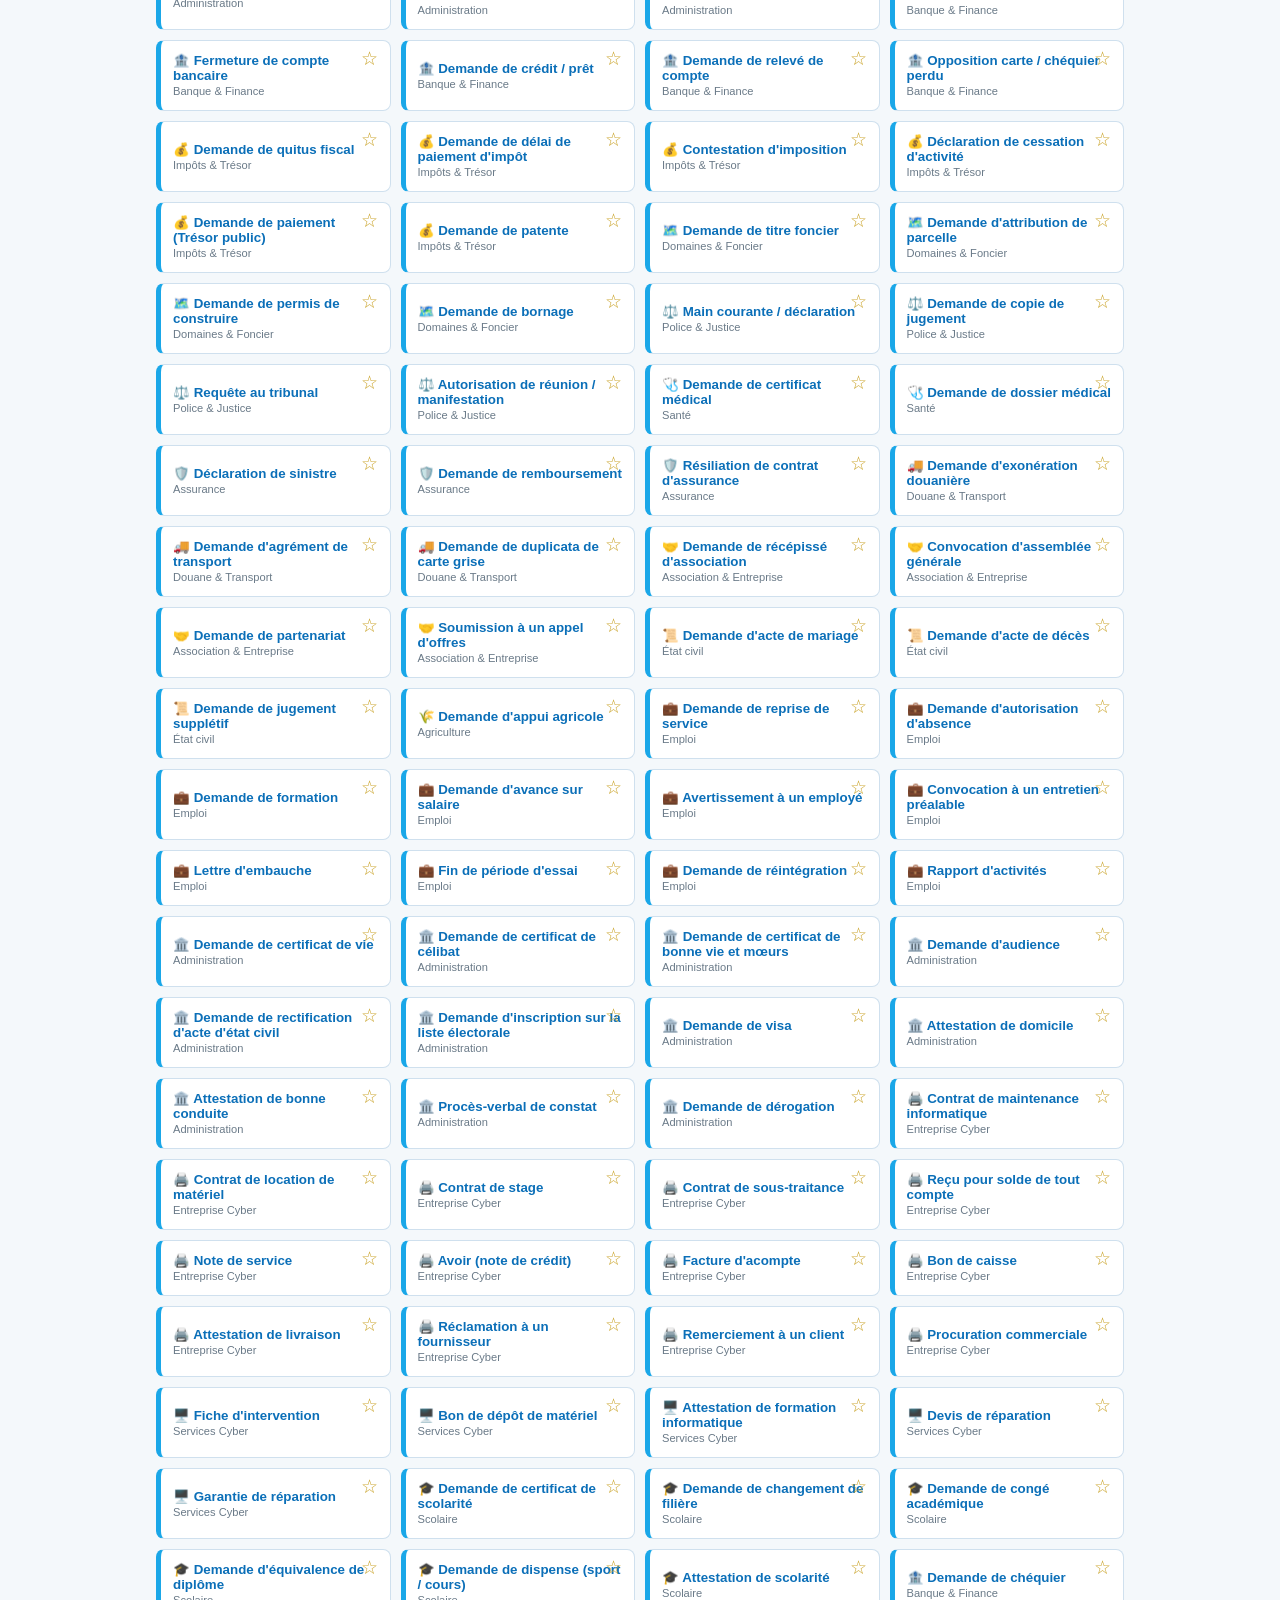
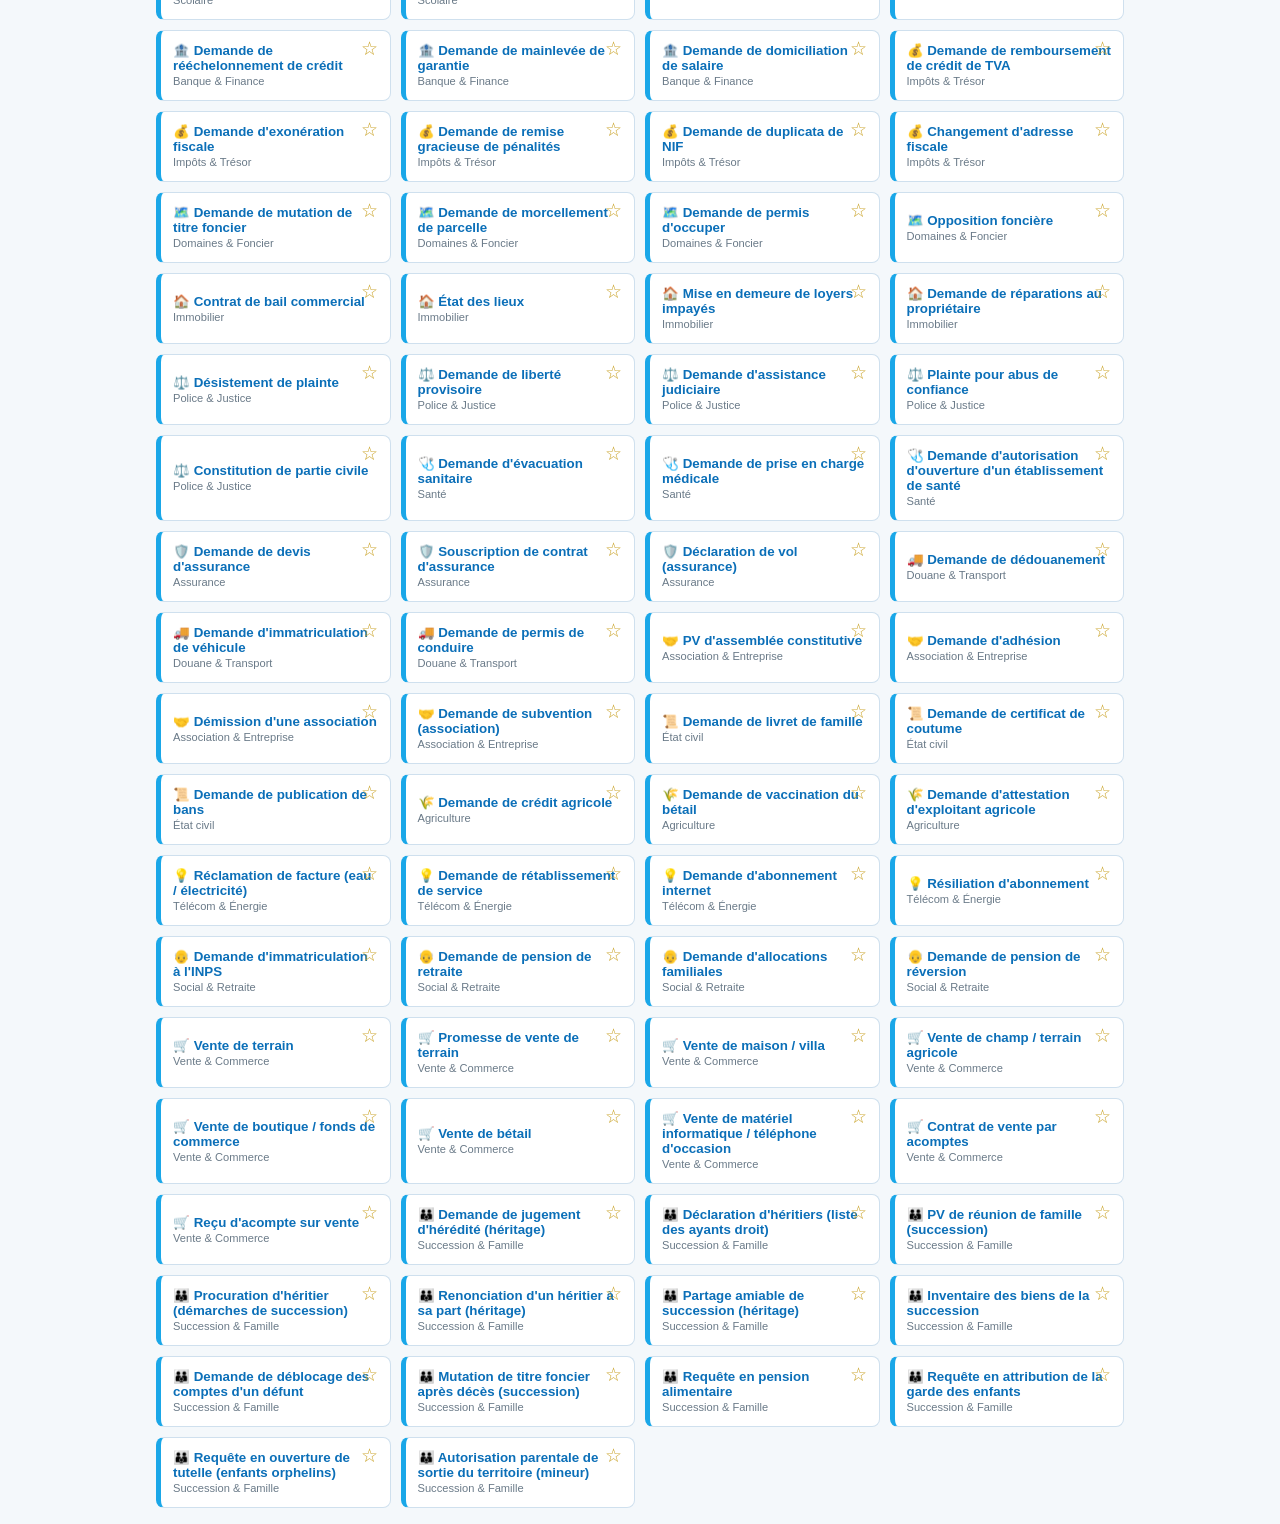
==== commit f0931e6f: "Mode particulier / mode cyber Un particulier n'a plus l'en-tête, le logo ni le pied de page du cyber" ====
--- a/index.html
+++ b/index.html
@@ -19,11 +19,12 @@
     <div><b>Rédacteur IA – Mali</b><small>Vos documents officiels en un clic</small></div>
   </div>
   <div class="cyber">
-    <label class="prix">Prix : <input id="prix" type="number" min="0" value="500"> F</label>
-    <span class="badge">Impressions : <b id="cptImp">0</b></span>
-    <span class="badge">Estimation : <b id="recette">0</b> F</span>
-    <button id="btnReset" class="lien" type="button">Remise à zéro</button>
-    <button id="btnParam" class="btn sec" type="button">⚙ Paramètres</button>
+    <label class="prix cyber-only">Prix : <input id="prix" type="number" min="0" value="500"> F</label>
+    <span class="badge cyber-only">Impressions : <b id="cptImp">0</b></span>
+    <span class="badge cyber-only">Estimation : <b id="recette">0</b> F</span>
+    <button id="btnReset" class="lien cyber-only" type="button">Remise à zéro</button>
+    <button id="btnMode" class="btn sec" type="button"></button>
+    <button id="btnParam" class="btn sec cyber-only" type="button">⚙ Paramètres</button>
     <button id="btnInstall" class="btn" type="button" hidden>⬇ Installer</button>
   </div>
 </header>
@@ -41,7 +42,7 @@
     <button id="btnRetour" class="btn sec" type="button">← Retour aux modèles</button>
     <h2 id="formTitre"></h2>
     <div id="champs" class="form"></div>
-    <div class="options">
+    <div class="options cyber-only">
       <b>Sur le document :</b>
       <label><input type="checkbox" id="optEntete" checked> En-tête (infos du cyber)</label>
       <label><input type="checkbox" id="optLogo" checked> Logo</label>
@@ -91,5 +92,6 @@
 <script src="modeles-ventes.js"></script>
 <script src="modeles-succession.js"></script>
 <script src="fonctions-plus.js"></script>
+<script src="ameliorations.js"></script>
 </body>
 </html>
--- a/style.css
+++ b/style.css
@@ -68,6 +68,22 @@
 
 @media(max-width:560px){.apercu{padding:.8cm;font-size:11pt}.ligne{grid-template-columns:1fr 1fr}}
 
+/* --- Téléphone : barre du haut compacte, catégories sur une ligne, boutons d'action toujours visibles --- */
+@media(max-width:700px){
+  .top{position:static;padding:6px 10px;gap:6px}
+  .brand img{height:34px}
+  .brand small{font-size:.75rem}
+  .cyber{gap:5px}
+  .cyber .btn{padding:6px 9px;font-size:.82rem}
+  .badge{padding:4px 8px;font-size:.8rem}
+  .prix input{width:64px;padding:4px}
+  main{padding:10px}
+  .cats{flex-wrap:nowrap;overflow-x:auto;padding-bottom:4px;-webkit-overflow-scrolling:touch;scrollbar-width:thin}
+  .cats button{flex:0 0 auto;white-space:nowrap}
+  #vueForm>.actions{position:sticky;bottom:0;z-index:4;background:#f4f8fb;margin:0 -10px;padding:8px 10px;box-shadow:0 -2px 8px rgba(0,0,0,.12)}
+  #vueForm>.actions .btn{flex:1 1 auto}
+}
+
 /* --- Impression : seul le document est imprimé --- */
 @media print{
   body *{visibility:hidden}
@@ -75,3 +91,6 @@
   #apercu{position:absolute;left:0;top:0;width:100%;max-width:none;margin:0;padding:0;box-shadow:none}
   @page{size:A4;margin:2.5cm}
 }
+
+/* Mode particulier : on masque ce qui ne sert qu'au cyber */
+body.public .cyber-only, body.public #btnBilan{display:none!important}
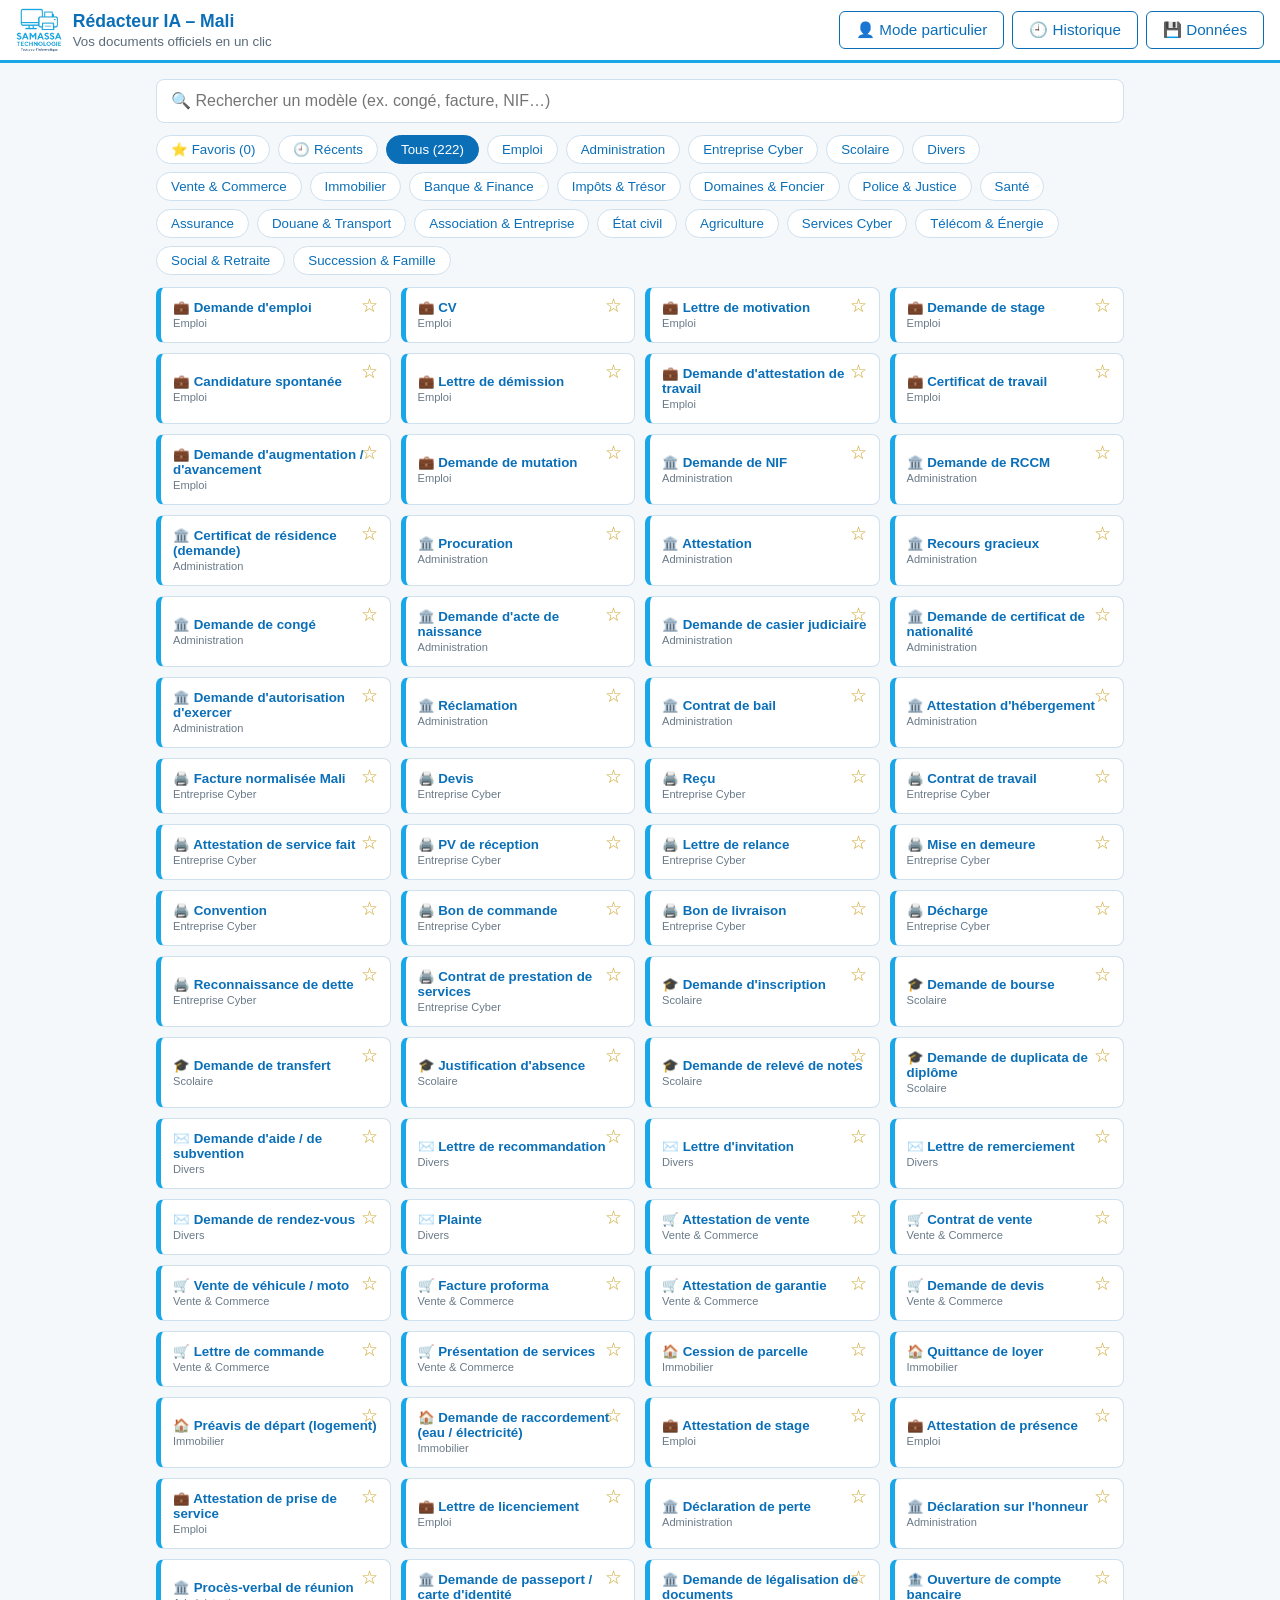
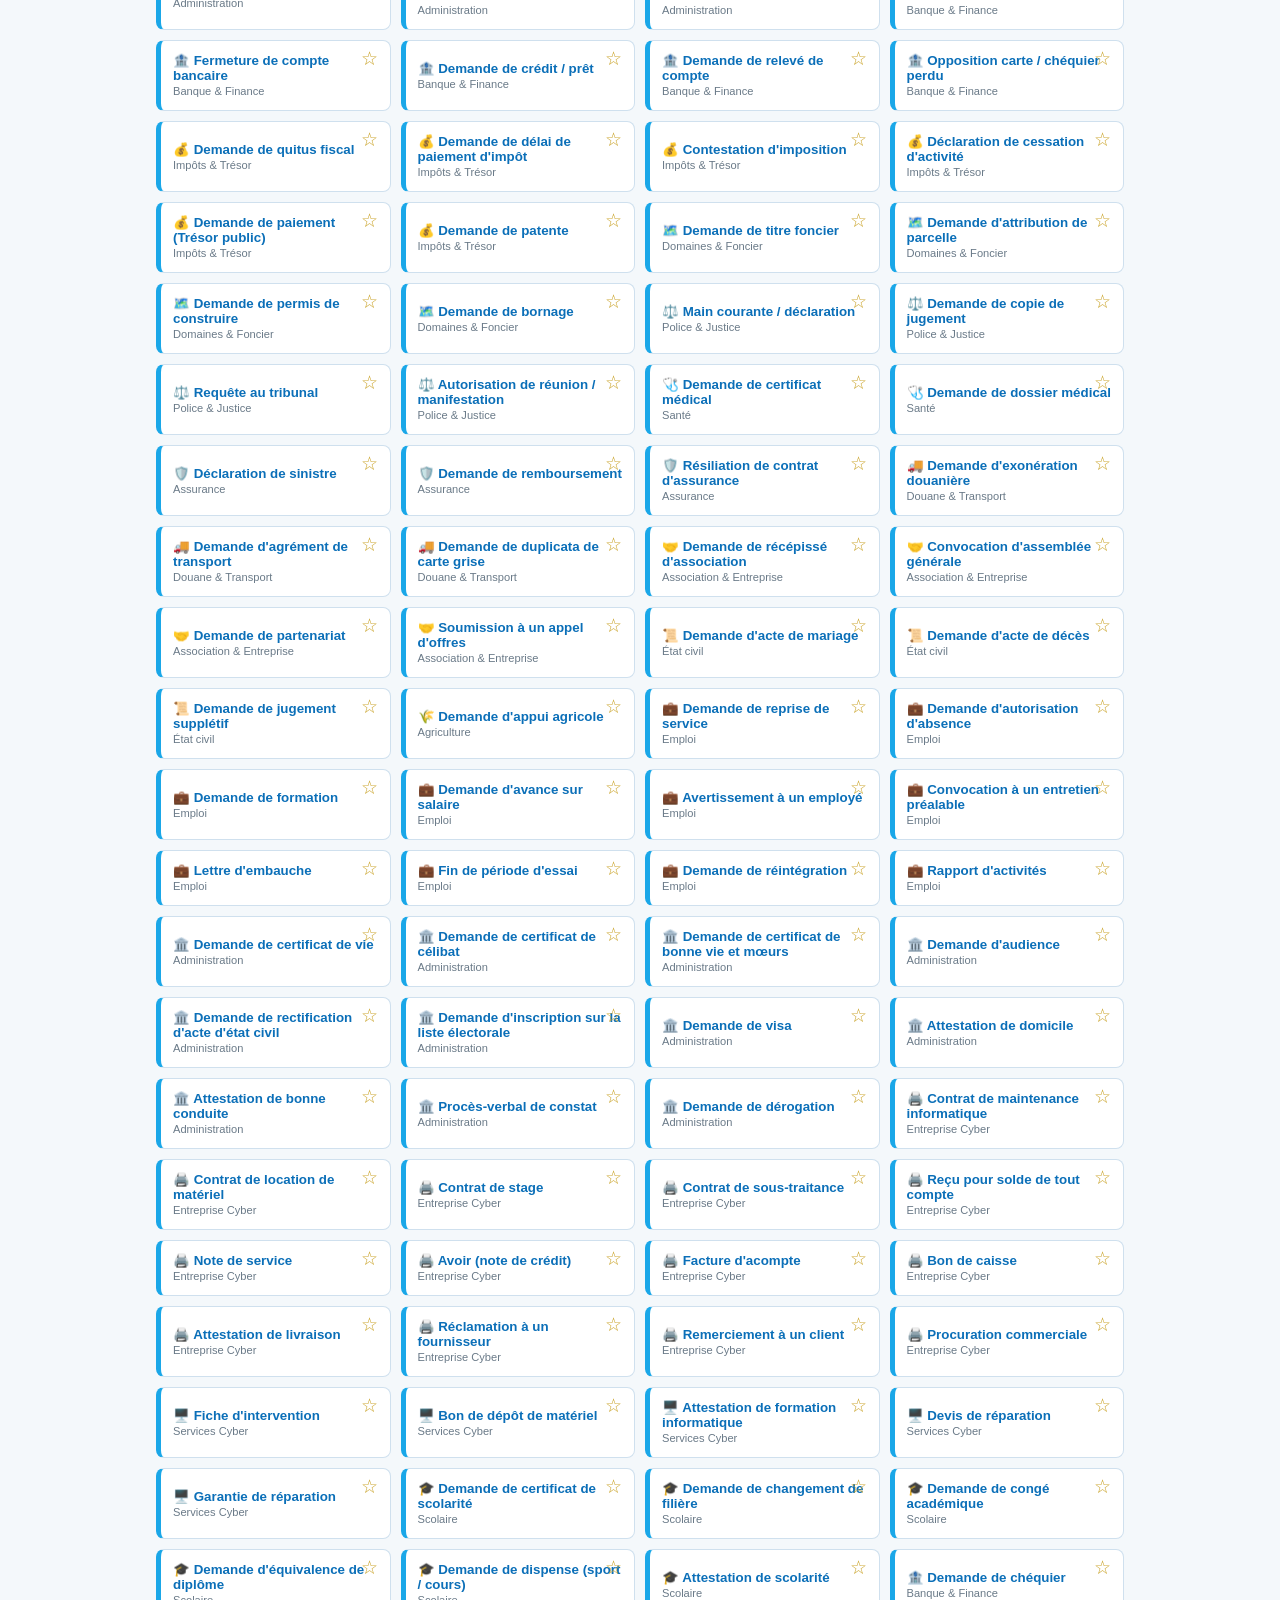
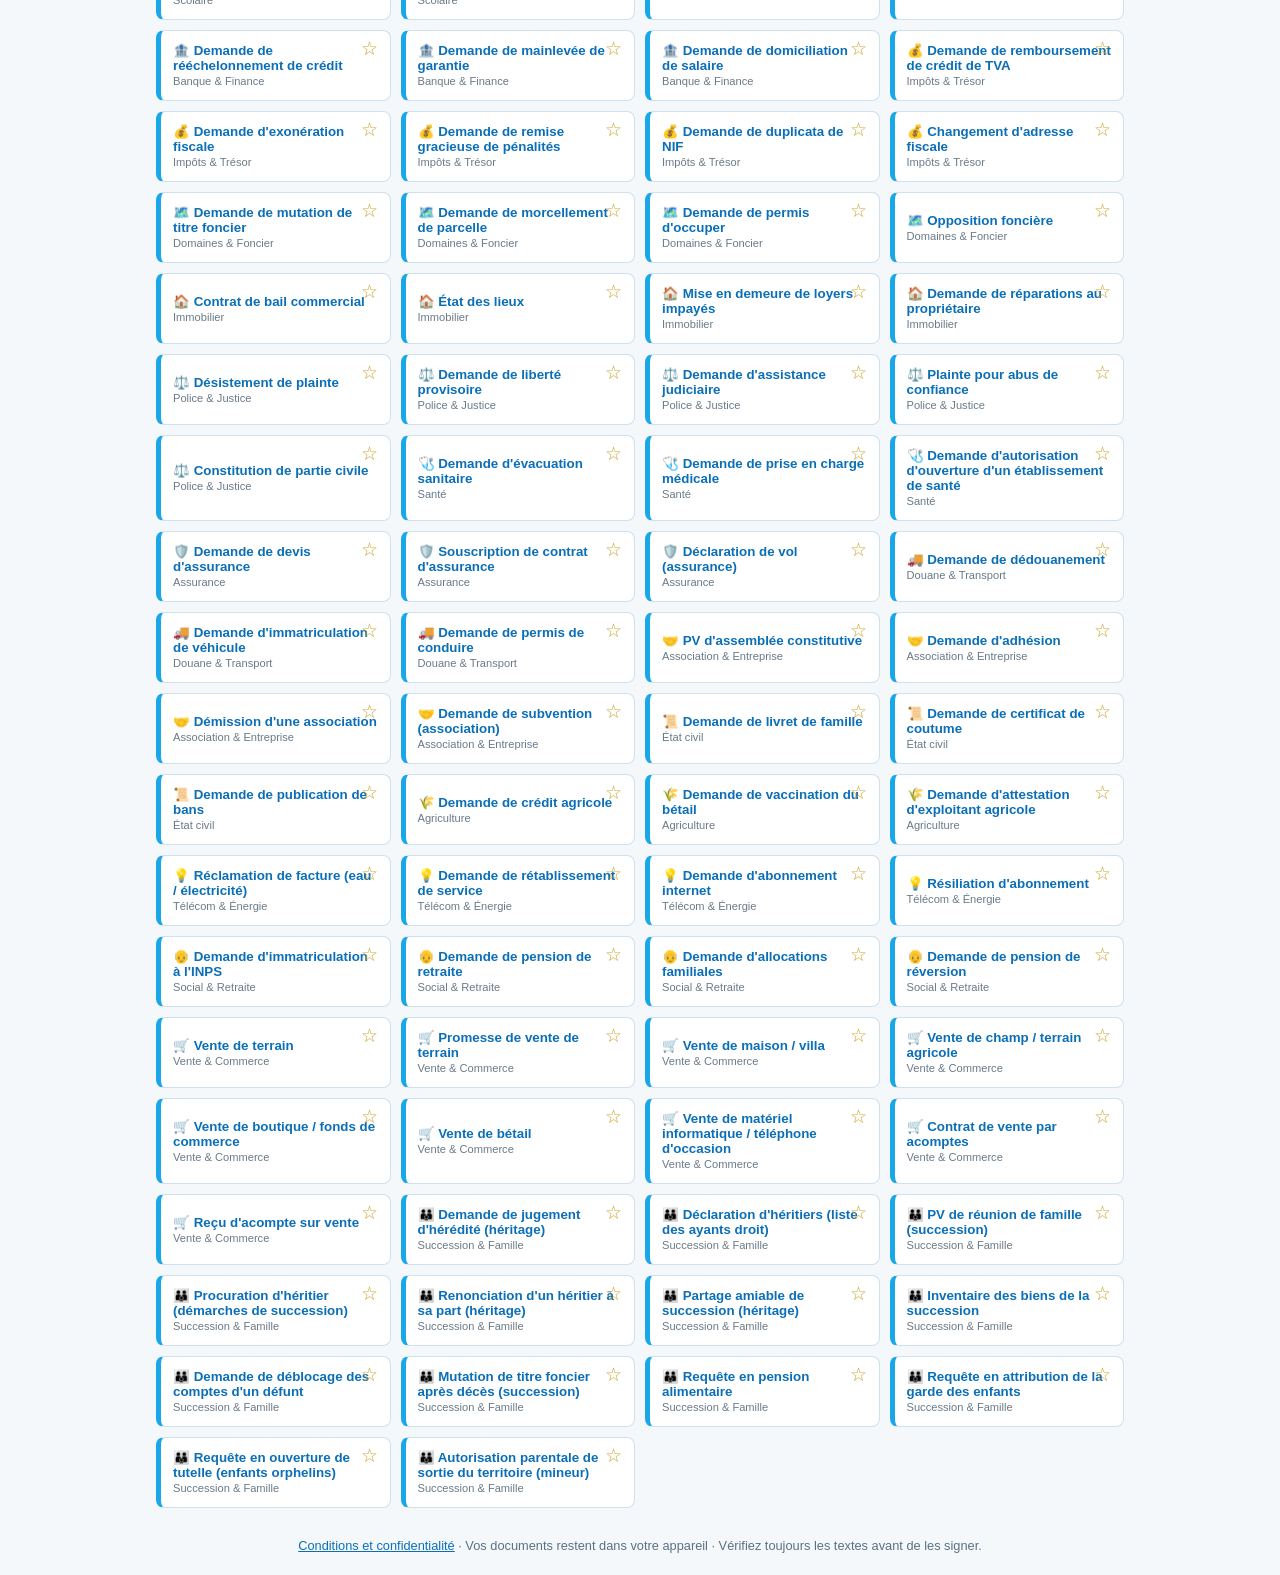
==== commit 244835f4: "Page Conditions et confidentialité, balises de partage, en-têtes de sécurité Co-Authored-By: Claude " ====
--- a/index.html
+++ b/index.html
@@ -6,6 +6,12 @@
 <title>Rédacteur IA - Mali</title>
 <link rel="manifest" href="manifest.json">
 <meta name="theme-color" content="#0b6fb8">
+<meta name="description" content="Rédigez vos documents officiels maliens en un clic : lettres, attestations, contrats, factures, successions. Export Word et impression, fonctionne hors ligne.">
+<meta property="og:type" content="website">
+<meta property="og:title" content="Rédacteur IA – Mali">
+<meta property="og:description" content="Documents officiels maliens en Word : lettres, attestations, contrats, factures, successions.">
+<meta property="og:image" content="icon-512.png">
+<meta property="og:locale" content="fr_ML">
 <link rel="icon" href="icon-192.png">
 <link rel="apple-touch-icon" href="icon-192.png">
 <link rel="stylesheet" href="style.css">
@@ -57,6 +63,10 @@
   </section>
 </main>
 
+<footer class="pied-site">
+  <a href="conditions.html">Conditions et confidentialité</a> · Vos documents restent dans votre appareil · Vérifiez toujours les textes avant de les signer.
+</footer>
+
 <!-- ===== Paramètres du cyber ===== -->
 <dialog id="dlgParam">
   <h3>Paramètres du cyber</h3>
--- a/style.css
+++ b/style.css
@@ -94,3 +94,5 @@
 
 /* Mode particulier : on masque ce qui ne sert qu'au cyber */
 body.public .cyber-only, body.public #btnBilan{display:none!important}
+.pied-site{text-align:center;font-size:.8rem;color:#5b7084;padding:14px 12px 22px}.pied-site a{color:#0b6fb8}
+@media print{.pied-site{display:none}}
